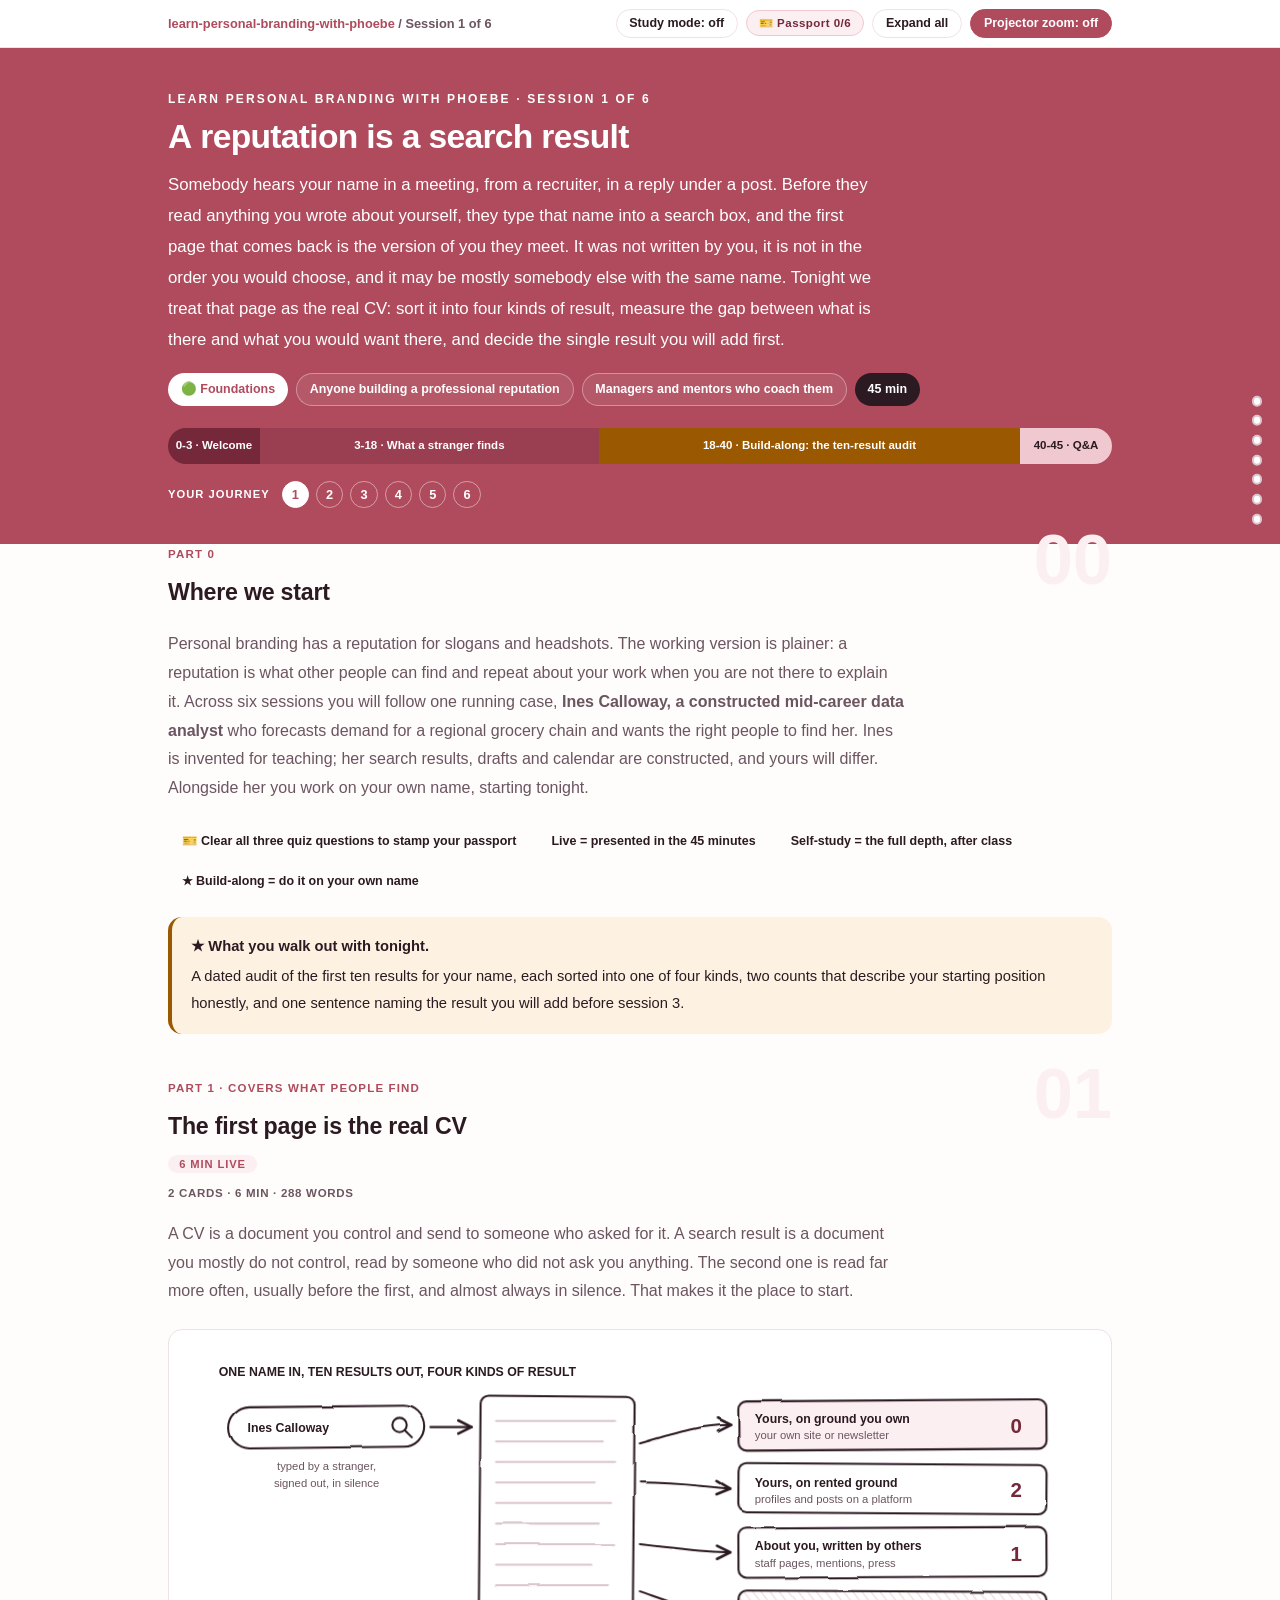
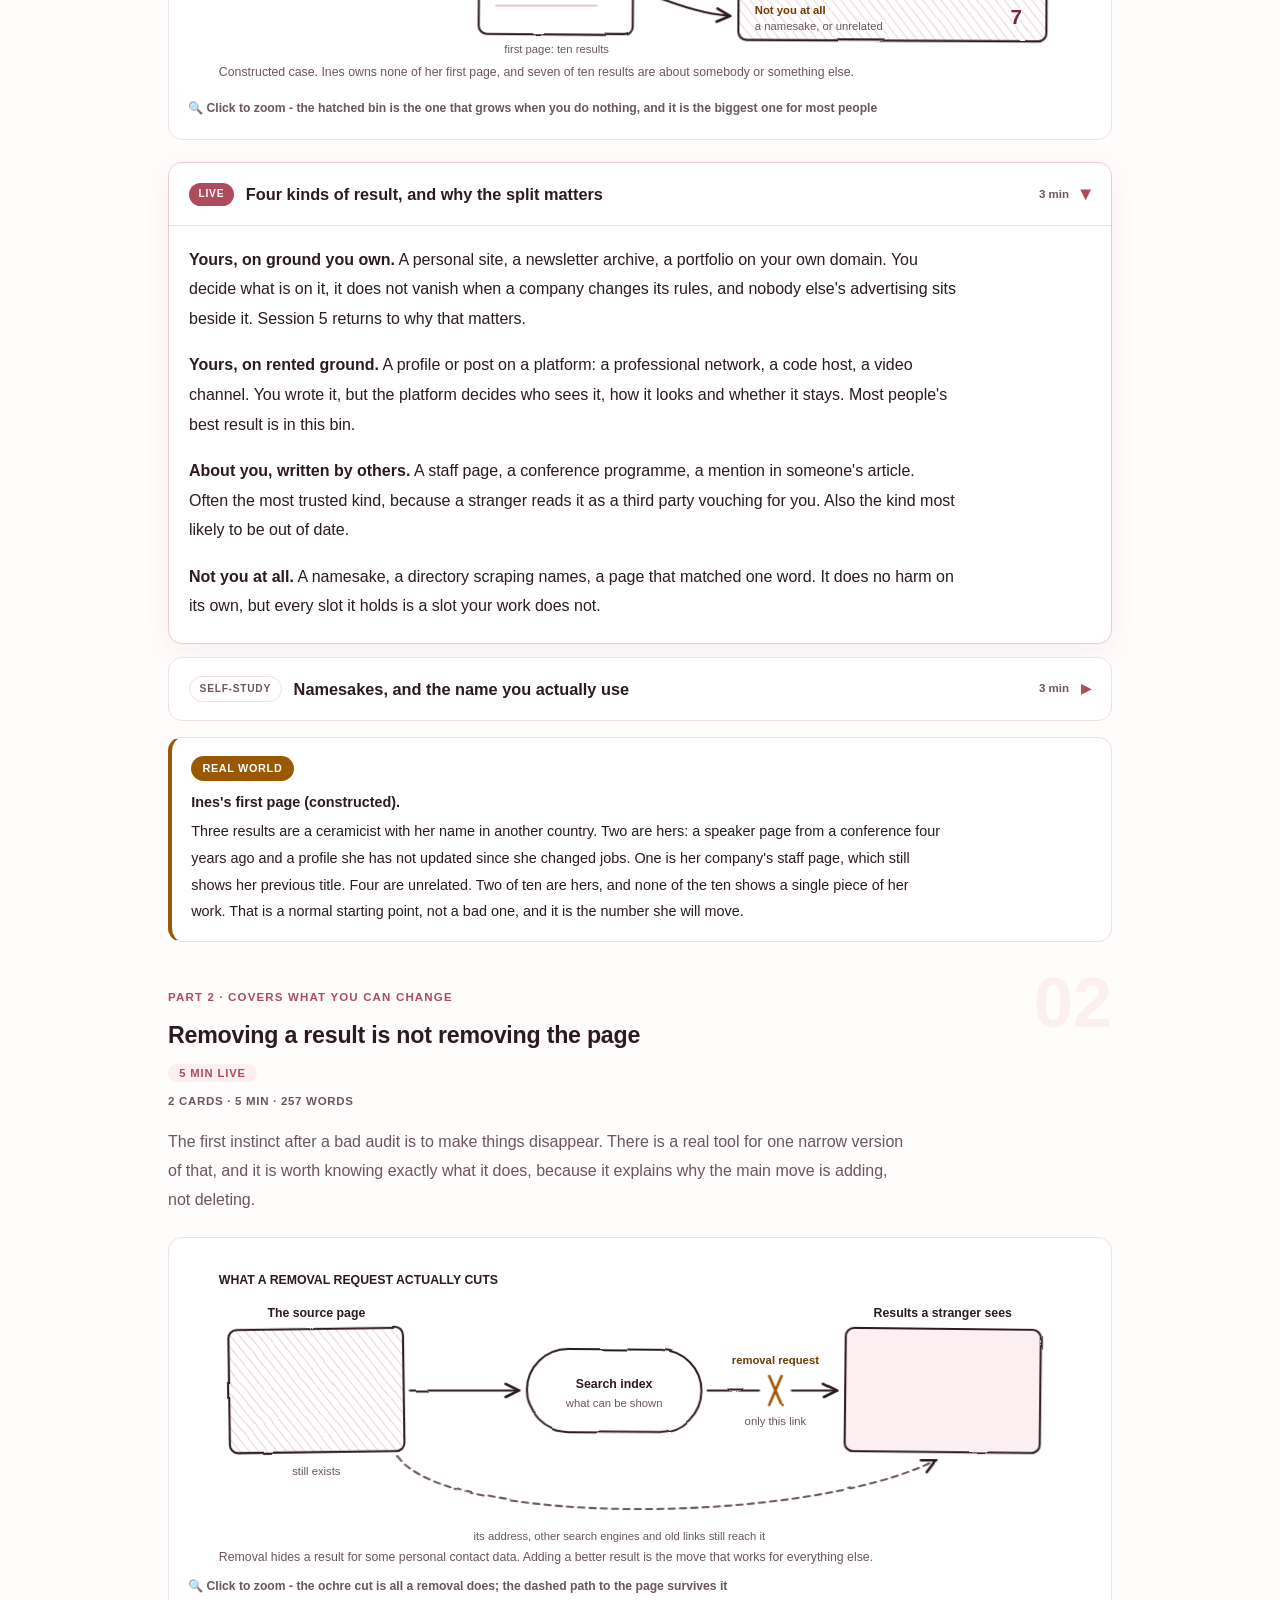
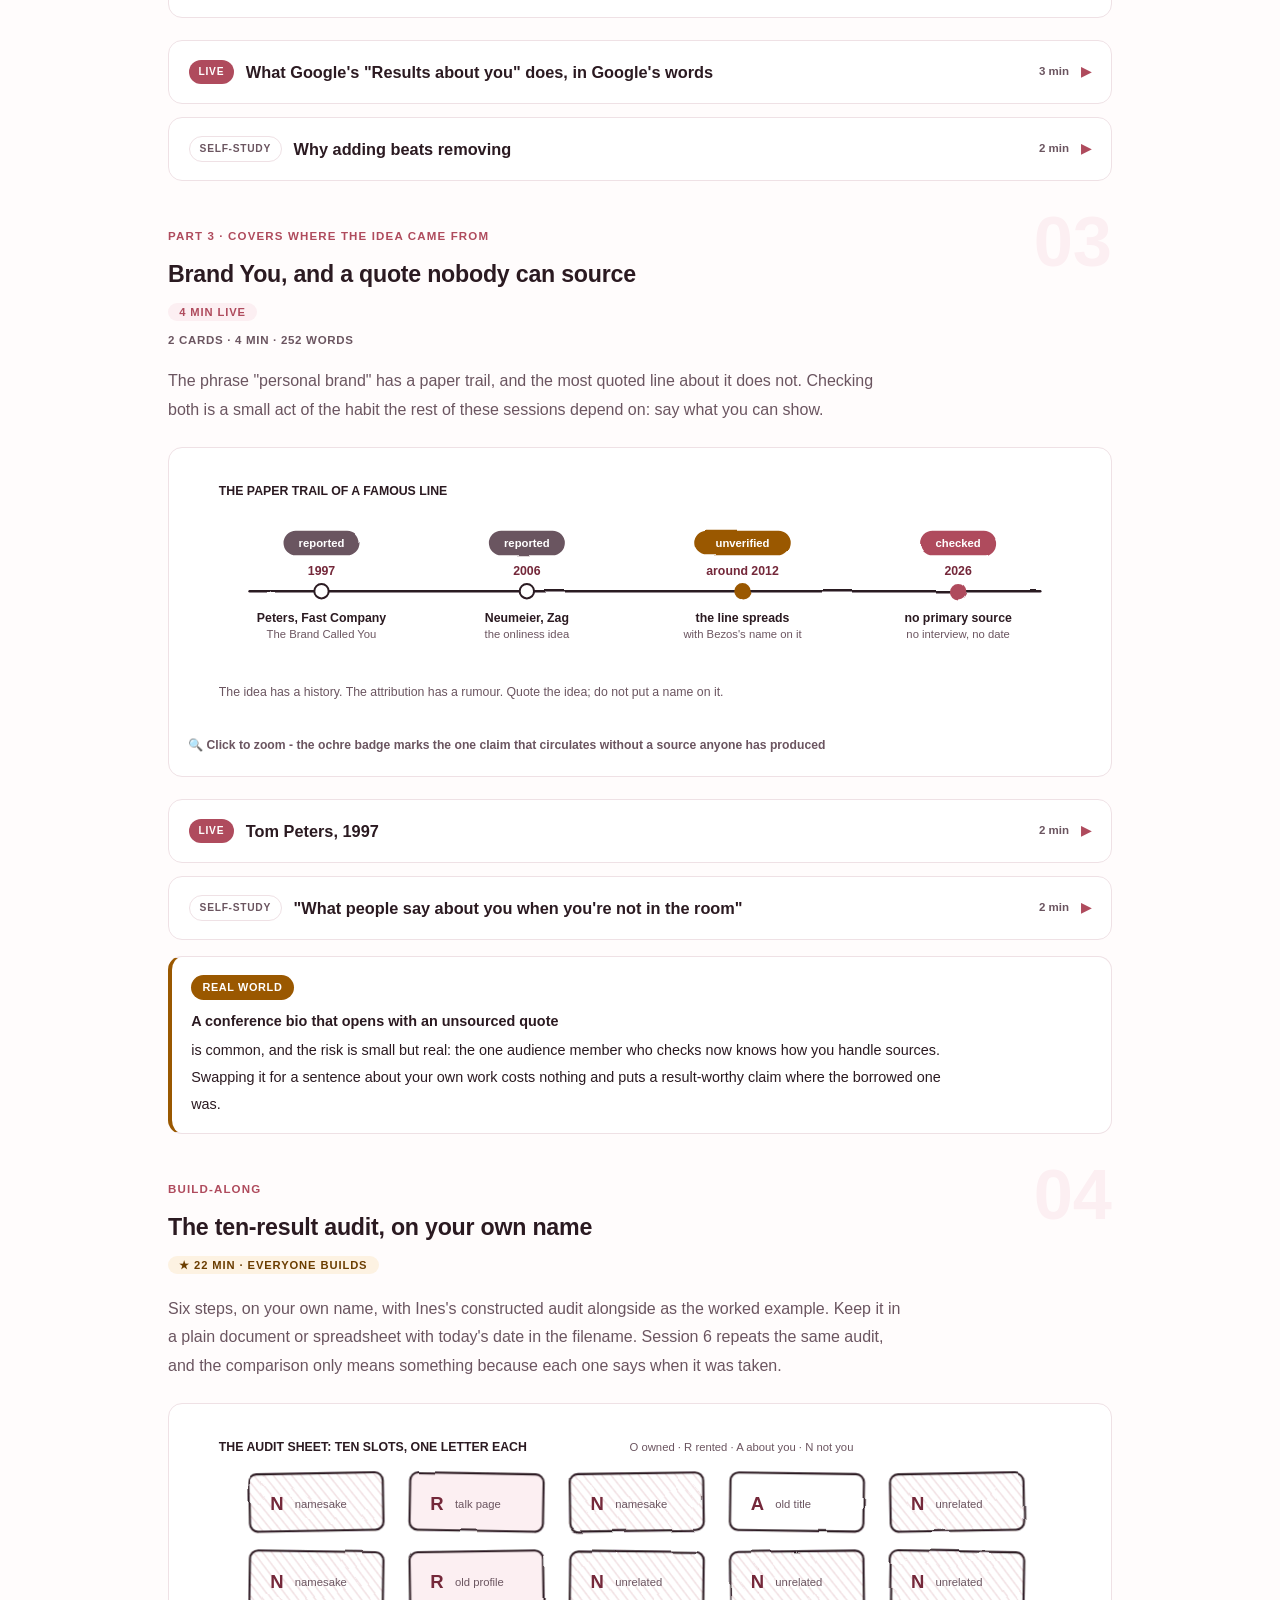
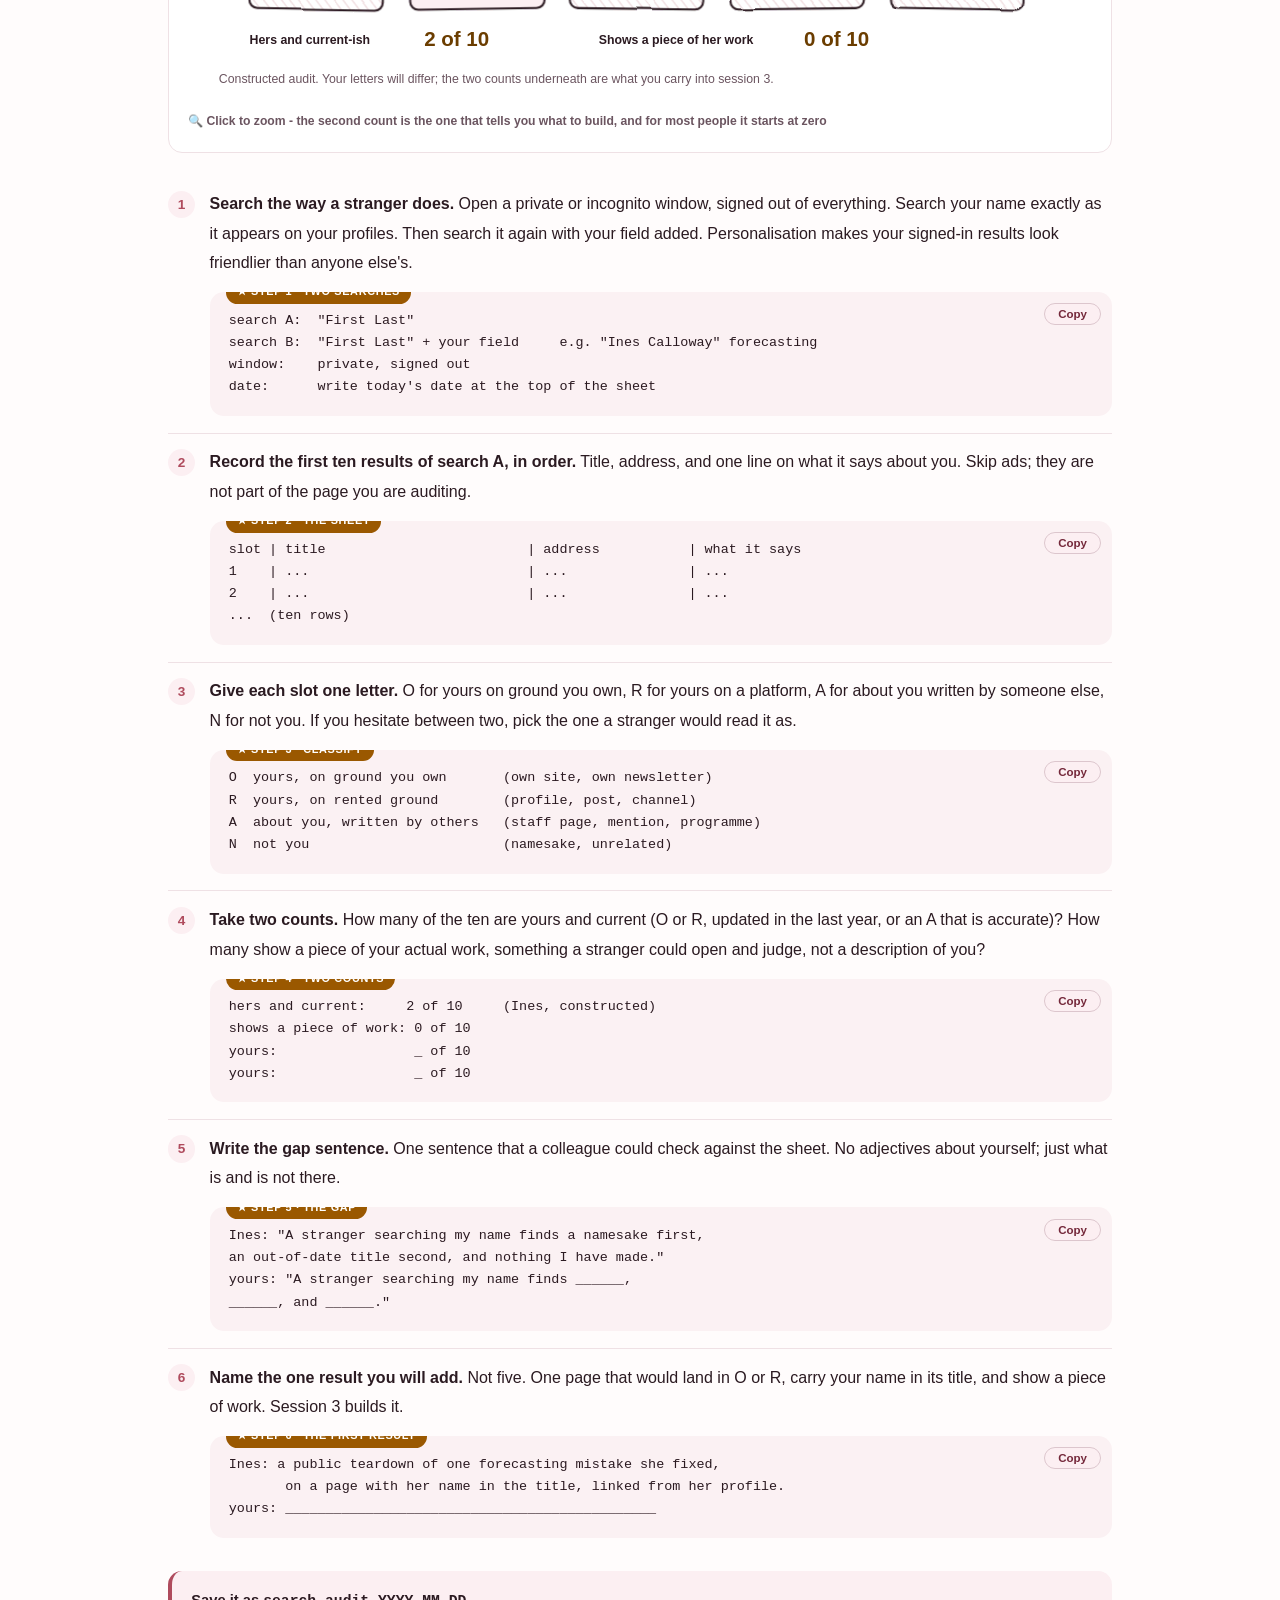
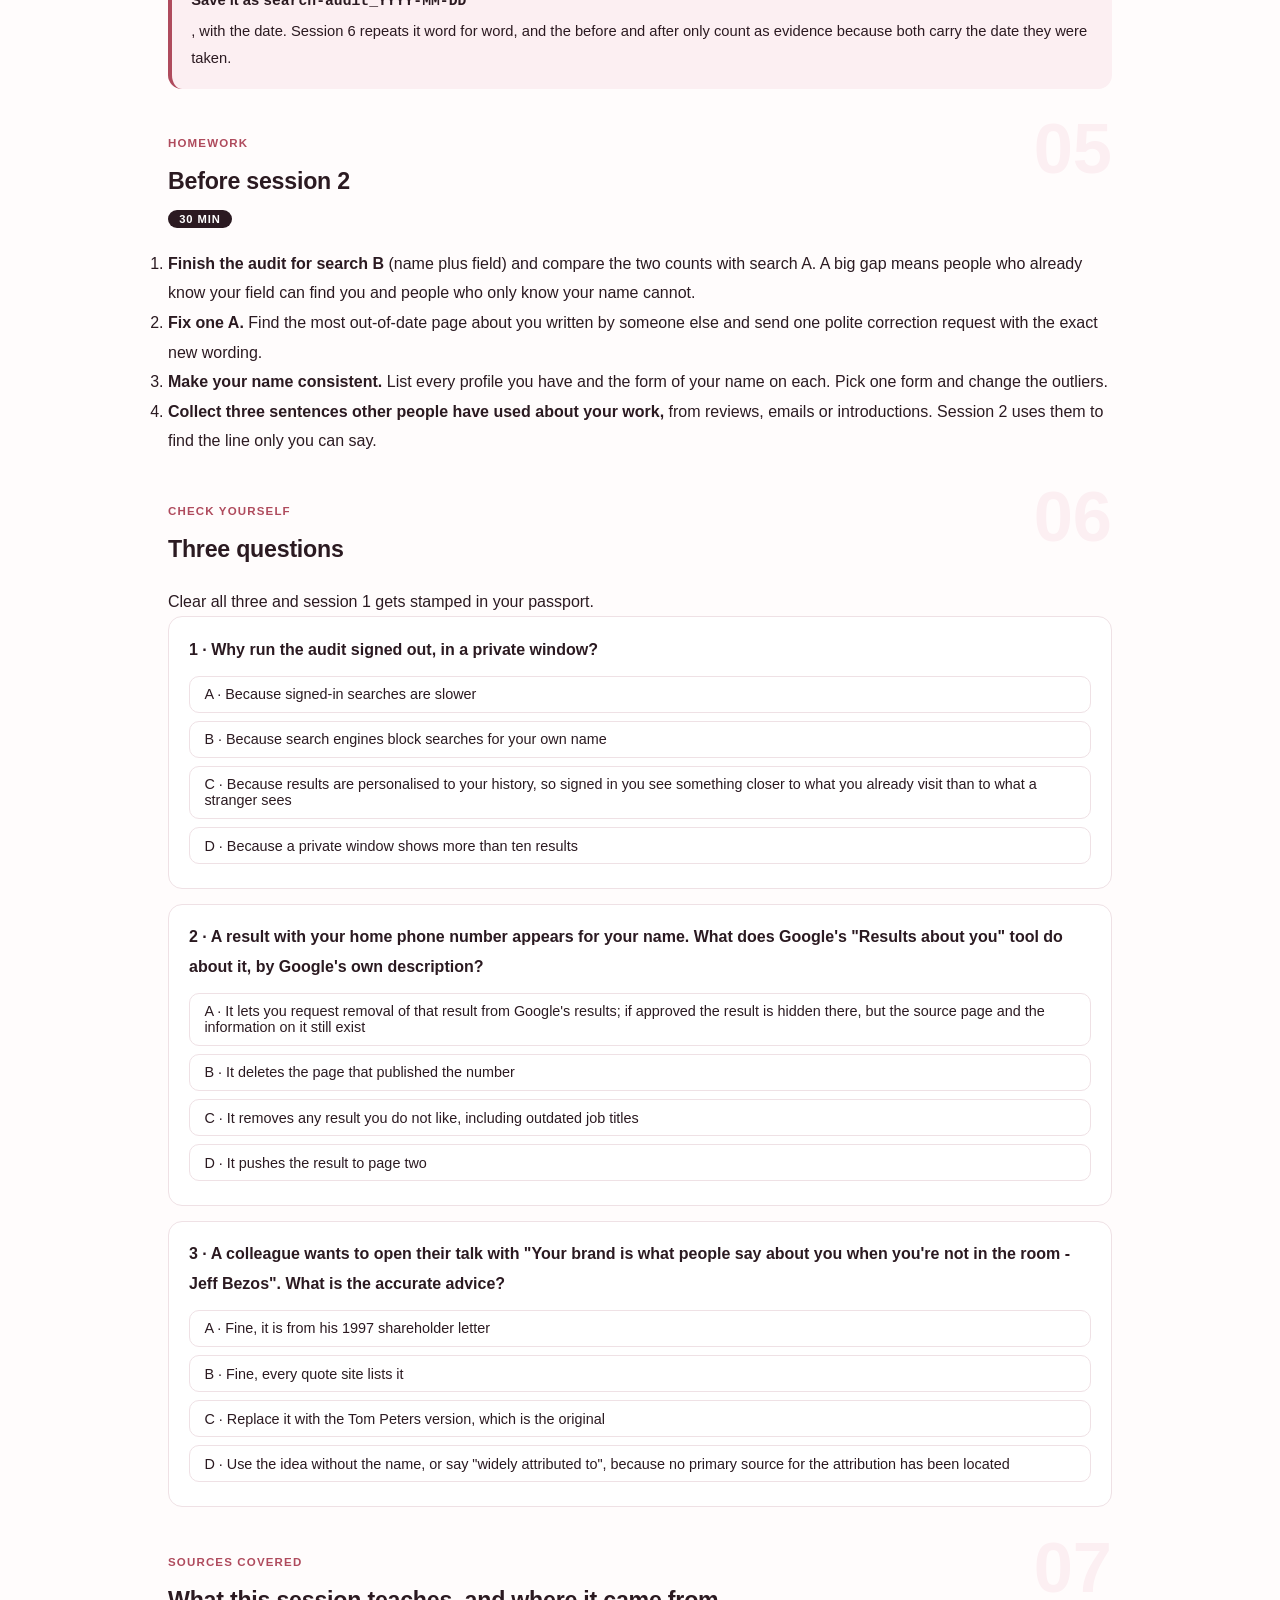
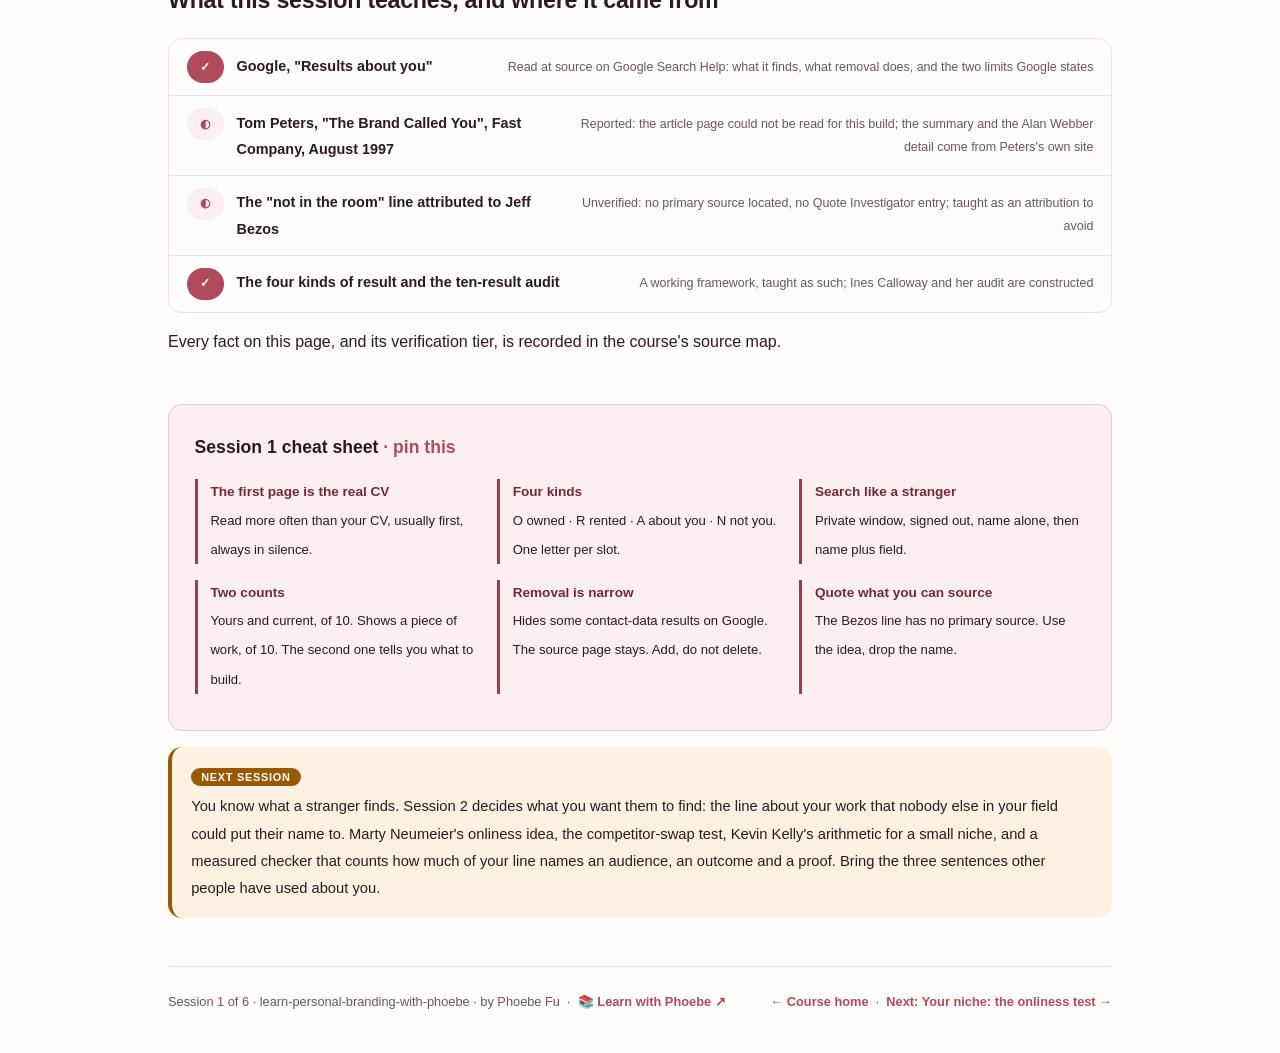
==== courses/01-a-reputation-is-a-search-result.html @ 6e967ad3 "Personal Branding - six sessions and a real consistency bench A fictional analyst builds a public re" ====
<!DOCTYPE html>
<html lang="en">
<head>
<meta charset="UTF-8">
<meta name="viewport" content="width=device-width, initial-scale=1.0">
<!-- social:start -->
<meta name="description" content="Session 1 of 6. Before anyone reads your profile they search your name. Ten results, four kinds, and an audit you can run tonight on your own first page.">
<meta property="og:type" content="article">
<meta property="og:site_name" content="Learn with Phoebe">
<meta property="og:title" content="A reputation is a search result - learn personal branding with phoebe">
<meta property="og:description" content="Session 1 of 6. The first page of results is the real CV. Sort it into four kinds, find the gap, and write the one result you will add.">
<meta property="og:url" content="https://phoebefu6.github.io/learn-personal-branding-with-phoebe/courses/01-a-reputation-is-a-search-result.html">
<meta property="og:image" content="https://phoebefu6.github.io/learn-personal-branding-with-phoebe/assets/og-cover.png">
<meta property="og:image:width" content="1200">
<meta property="og:image:height" content="630">
<meta name="twitter:card" content="summary_large_image">
<meta name="twitter:title" content="A reputation is a search result - learn personal branding with phoebe">
<meta name="twitter:description" content="Session 1 of 6. Ten results, four kinds, one audit.">
<meta name="twitter:image" content="https://phoebefu6.github.io/learn-personal-branding-with-phoebe/assets/og-cover.png">
<!-- social:end -->
<title>Session 1 · A reputation is a search result - learn personal branding with phoebe</title>
<link rel="stylesheet" href="../assets/style.css?v=3">
</head>
<body>

<div class="toolbar">
  <div class="wrap">
    <span class="crumb"><a href="../index.html">learn-personal-branding-with-phoebe</a> / Session 1 of 6</span>
    <button class="btn" id="toggle-all" type="button">Expand all</button>
    <button class="btn primary" id="zoom-toggle" type="button">Projector zoom: off</button>
  </div>
</div>

<header class="masthead">
  <div class="wrap">
    <div class="eyebrow">Learn Personal Branding with Phoebe · Session 1 of 6</div>
    <h1>A reputation is <span class="accent">a search result</span></h1>
    <p class="sub">Somebody hears your name in a meeting, from a recruiter, in a reply under a post. Before they read anything you wrote about yourself, they type that name into a search box, and the first page that comes back is the version of you they meet. It was not written by you, it is not in the order you would choose, and it may be mostly somebody else with the same name. Tonight we treat that page as the real CV: sort it into four kinds of result, measure the gap between what is there and what you would want there, and decide the single result you will add first.</p>
    <div class="chip-row">
      <span class="chip level">🟢 Foundations</span>
      <span class="chip audience">Anyone building a professional reputation</span>
      <span class="chip audience">Managers and mentors who coach them</span>
      <span class="chip time">45 min</span>
    </div>
    <div class="agenda">
      <span class="a1" style="flex:1">0-3 · Welcome</span>
      <span class="a2" style="flex:4">3-18 · What a stranger finds</span>
      <span class="a3" style="flex:5">18-40 · Build-along: the ten-result audit</span>
      <span class="a4" style="flex:1">40-45 · Q&amp;A</span>
    </div>
  </div>
</header>

<main class="wrap">

  <section class="section" id="intro">
    <div class="section-kicker">
      <span class="klabel">Part 0</span>
      <h2>Where we start</h2>
    </div>
    <p class="lede">Personal branding has a reputation for slogans and headshots. The working version is plainer: a reputation is what other people can find and repeat about your work when you are not there to explain it. Across six sessions you will follow one running case, <strong>Ines Calloway, a constructed mid-career data analyst</strong> who forecasts demand for a regional grocery chain and wants the right people to find her. Ines is invented for teaching; her search results, drafts and calendar are constructed, and yours will differ. Alongside her you work on your own name, starting tonight.</p>

    <div class="legend">
      <span class="pill">🎫 Clear all three quiz questions to stamp your passport</span>
      <span class="pill">Live = presented in the 45 minutes</span>
      <span class="pill">Self-study = the full depth, after class</span>
      <span class="pill">★ Build-along = do it on your own name</span>
    </div>

    <div class="callout win">
      <p><strong>★ What you walk out with tonight.</strong> A dated audit of the first ten results for your name, each sorted into one of four kinds, two counts that describe your starting position honestly, and one sentence naming the result you will add before session 3.</p>
    </div>
  </section>

  <section class="section" id="part-1">
    <div class="section-kicker">
      <span class="klabel">Part 1 · covers what people find</span>
      <h2>The first page is the real CV</h2>
      <span class="tag concept">6 min live</span>
    </div>
    <p class="lede">A CV is a document you control and send to someone who asked for it. A search result is a document you mostly do not control, read by someone who did not ask you anything. The second one is read far more often, usually before the first, and almost always in silence. That makes it the place to start.</p>

    <figure class="zoomable">
      <svg viewBox="0 0 880 330" xmlns="http://www.w3.org/2000/svg" role="img" aria-label="A name is typed into a search box and returns ten results. The ten are sorted into four bins: yours and owned, yours on rented ground, about you but written by others, and not you at all. In the constructed case of Ines Calloway the bins hold 0, 2, 1 and 7 results.">
        <defs>
          <filter id="s1aSk" x="-3%" y="-3%" width="106%" height="106%"><feTurbulence type="fractalNoise" baseFrequency="0.02" numOctaves="2" seed="11" result="n"/><feDisplacementMap in="SourceGraphic" in2="n" scale="2.4" xChannelSelector="R" yChannelSelector="G"/></filter>
          <pattern id="s1aHc" patternUnits="userSpaceOnUse" width="7" height="7" patternTransform="rotate(-38)"><line x1="0" y1="0" x2="0" y2="7" stroke="#AF4B5D" stroke-width="1" opacity=".5"/></pattern>
          <marker id="s1aAr" viewBox="0 0 10 10" refX="9" refY="5" markerWidth="8" markerHeight="8" orient="auto"><path d="M1 1 L9 5 L1 9" fill="none" stroke="#2B1A21" stroke-width="1.6" stroke-linecap="round"/></marker>
        </defs>
        <style>
          .s1aH { font: 800 12px Inter, sans-serif; fill: #2B1A21; }
          .s1aL { font: 600 12px Inter, sans-serif; fill: #2B1A21; }
          .s1aS { font: 400 11px Inter, sans-serif; fill: #6B5560; }
          .s1aB { font: 800 11px Inter, sans-serif; fill: #6B3D00; }
          .s1aV { font: 800 20px Inter, sans-serif; fill: #74283A; }
          .s1aN { font: 400 12px Inter, sans-serif; fill: #6B5560; }
        </style>

        <text class="s1aH" x="30" y="26">ONE NAME IN, TEN RESULTS OUT, FOUR KINDS OF RESULT</text>

        <g filter="url(#s1aSk)" fill="none" stroke="#2B1A21" stroke-width="2" stroke-linecap="round" stroke-linejoin="round">
          <!-- search box -->
          <rect x="40" y="56" width="190" height="40" rx="20" fill="#FFFFFF" transform="rotate(-0.6 135 76)"/>
          <circle cx="206" cy="74" r="7"/>
          <path d="M211 79 L218 86"/>
          <!-- arrow to results -->
          <path d="M236 76 L276 76" marker-end="url(#s1aAr)"/>
          <!-- results page with ten lines -->
          <rect x="284" y="46" width="150" height="232" rx="8" fill="#FFFFFF" transform="rotate(0.5 359 162)"/>
          <path d="M300 70 L416 70 M300 90 L404 90 M300 110 L416 110 M300 130 L396 130 M300 150 L412 150 M300 170 L400 170 M300 190 L416 190 M300 210 L392 210 M300 230 L408 230 M300 250 L398 250" stroke="#DCC6CD"/>
          <!-- arrows to bins -->
          <path d="M440 92 C480 80 500 74 528 74" marker-end="url(#s1aAr)"/>
          <path d="M440 130 C480 130 500 134 528 136" marker-end="url(#s1aAr)"/>
          <path d="M440 190 C480 194 500 198 528 198" marker-end="url(#s1aAr)"/>
          <path d="M440 236 C480 250 500 258 528 260" marker-end="url(#s1aAr)"/>
          <!-- four bins -->
          <rect x="536" y="50" width="300" height="48" rx="8" fill="#FCEFF2" transform="rotate(-0.4 686 74)"/>
          <rect x="536" y="112" width="300" height="48" rx="8" fill="#FFFFFF" transform="rotate(0.4 686 136)"/>
          <rect x="536" y="174" width="300" height="48" rx="8" fill="#FFFFFF" transform="rotate(-0.3 686 198)"/>
          <rect x="536" y="236" width="300" height="48" rx="8" fill="url(#s1aHc)" transform="rotate(0.3 686 260)"/>
        </g>

        <text class="s1aL" x="58" y="81">Ines Calloway</text>
        <text class="s1aS" x="135" y="118" text-anchor="middle">typed by a stranger,</text>
        <text class="s1aS" x="135" y="134" text-anchor="middle">signed out, in silence</text>
        <text class="s1aS" x="359" y="296" text-anchor="middle">first page: ten results</text>

        <text class="s1aL" x="552" y="72">Yours, on ground you own</text>
        <text class="s1aS" x="552" y="88">your own site or newsletter</text>
        <text class="s1aV" x="812" y="82" text-anchor="end">0</text>
        <text class="s1aL" x="552" y="134">Yours, on rented ground</text>
        <text class="s1aS" x="552" y="150">profiles and posts on a platform</text>
        <text class="s1aV" x="812" y="144" text-anchor="end">2</text>
        <text class="s1aL" x="552" y="196">About you, written by others</text>
        <text class="s1aS" x="552" y="212">staff pages, mentions, press</text>
        <text class="s1aV" x="812" y="206" text-anchor="end">1</text>
        <text class="s1aB" x="552" y="258">Not you at all</text>
        <text class="s1aS" x="552" y="274">a namesake, or unrelated</text>
        <text class="s1aV" x="812" y="268" text-anchor="end">7</text>

        <text class="s1aN" x="30" y="318">Constructed case. Ines owns none of her first page, and seven of ten results are about somebody or something else.</text>
      </svg>
      <figcaption>🔍 Click to zoom - the hatched bin is the one that grows when you do nothing, and it is the biggest one for most people</figcaption>
    </figure>

    <details class="card" open>
      <summary><span class="mode live">Live</span>Four kinds of result, and why the split matters<span class="mini">3 min</span><span class="caret">▶</span></summary>
      <div class="body">
        <p><strong>Yours, on ground you own.</strong> A personal site, a newsletter archive, a portfolio on your own domain. You decide what is on it, it does not vanish when a company changes its rules, and nobody else's advertising sits beside it. Session 5 returns to why that matters.</p>
        <p><strong>Yours, on rented ground.</strong> A profile or post on a platform: a professional network, a code host, a video channel. You wrote it, but the platform decides who sees it, how it looks and whether it stays. Most people's best result is in this bin.</p>
        <p><strong>About you, written by others.</strong> A staff page, a conference programme, a mention in someone's article. Often the most trusted kind, because a stranger reads it as a third party vouching for you. Also the kind most likely to be out of date.</p>
        <p><strong>Not you at all.</strong> A namesake, a directory scraping names, a page that matched one word. It does no harm on its own, but every slot it holds is a slot your work does not.</p>
      </div>
    </details>

    <details class="card">
      <summary><span class="mode self">Self-study</span>Namesakes, and the name you actually use<span class="mini">3 min</span><span class="caret">▶</span></summary>
      <div class="body">
        <p>If someone with your name is more findable than you, a stranger meets them first. Three moves help without asking anyone to rank lower: use the same form of your name everywhere (middle initial or not, one spelling), pair it with your field in every bio so a search for name plus field finds you, and link your profiles to each other so a search engine can tell they describe one person.</p>
        <p>Search the way a stranger would: signed out, in a private window, with the name alone and then with the name plus your field. Search engines personalise, so what you see signed in is closer to what you already visit than to what a recruiter sees.</p>
      </div>
    </details>

    <div class="callout example">
      <span class="ex-pill">Real world</span>
      <p><strong>Ines's first page (constructed).</strong> Three results are a ceramicist with her name in another country. Two are hers: a speaker page from a conference four years ago and a profile she has not updated since she changed jobs. One is her company's staff page, which still shows her previous title. Four are unrelated. Two of ten are hers, and none of the ten shows a single piece of her work. That is a normal starting point, not a bad one, and it is the number she will move.</p>
    </div>
  </section>

  <section class="section" id="part-2">
    <div class="section-kicker">
      <span class="klabel">Part 2 · covers what you can change</span>
      <h2>Removing a result is not removing the page</h2>
      <span class="tag concept">5 min live</span>
    </div>
    <p class="lede">The first instinct after a bad audit is to make things disappear. There is a real tool for one narrow version of that, and it is worth knowing exactly what it does, because it explains why the main move is adding, not deleting.</p>

    <figure class="zoomable">
      <svg viewBox="0 0 880 300" xmlns="http://www.w3.org/2000/svg" role="img" aria-label="A source web page feeds a search index, which feeds the results page a stranger sees. A removal request through Google's Results about you tool cuts only the link from the index to the results page. The source page still exists and is still reachable by its address and by other search engines.">
        <defs>
          <filter id="s1bSk" x="-3%" y="-3%" width="106%" height="106%"><feTurbulence type="fractalNoise" baseFrequency="0.02" numOctaves="2" seed="23" result="n"/><feDisplacementMap in="SourceGraphic" in2="n" scale="2.4" xChannelSelector="R" yChannelSelector="G"/></filter>
          <pattern id="s1bHc" patternUnits="userSpaceOnUse" width="7" height="7" patternTransform="rotate(-38)"><line x1="0" y1="0" x2="0" y2="7" stroke="#AF4B5D" stroke-width="1" opacity=".5"/></pattern>
          <marker id="s1bAr" viewBox="0 0 10 10" refX="9" refY="5" markerWidth="8" markerHeight="8" orient="auto"><path d="M1 1 L9 5 L1 9" fill="none" stroke="#2B1A21" stroke-width="1.6" stroke-linecap="round"/></marker>
        </defs>
        <style>
          .s1bH { font: 800 12px Inter, sans-serif; fill: #2B1A21; }
          .s1bL { font: 600 12px Inter, sans-serif; fill: #2B1A21; }
          .s1bS { font: 400 11px Inter, sans-serif; fill: #6B5560; }
          .s1bB { font: 800 11px Inter, sans-serif; fill: #6B3D00; }
          .s1bN { font: 400 12px Inter, sans-serif; fill: #6B5560; }
        </style>

        <text class="s1bH" x="30" y="26">WHAT A REMOVAL REQUEST ACTUALLY CUTS</text>

        <g filter="url(#s1bSk)" fill="none" stroke="#2B1A21" stroke-width="2" stroke-linecap="round" stroke-linejoin="round">
          <!-- source page -->
          <rect x="40" y="70" width="170" height="120" rx="8" fill="url(#s1bHc)" transform="rotate(-0.8 125 130)"/>
          <!-- index -->
          <rect x="330" y="90" width="170" height="80" rx="40" fill="#FFFFFF" transform="rotate(0.5 415 130)"/>
          <!-- results page -->
          <rect x="640" y="70" width="190" height="120" rx="8" fill="#FCEFF2" transform="rotate(0.6 735 130)"/>
          <!-- source to index -->
          <path d="M216 130 L322 130" marker-end="url(#s1bAr)"/>
          <!-- index to results, broken -->
          <path d="M506 130 L556 130"/>
          <path d="M588 130 L632 130" marker-end="url(#s1bAr)"/>
          <path d="M566 116 L578 144 M578 116 L566 144" stroke="#9A5800" stroke-width="2.6"/>
          <!-- direct path that survives -->
          <path d="M204 194 C250 262 600 262 728 198" stroke="#6B5560" stroke-dasharray="6 5" marker-end="url(#s1bAr)"/>
        </g>

        <text class="s1bL" x="125" y="58" text-anchor="middle">The source page</text>
        <text class="s1bS" x="125" y="212" text-anchor="middle">still exists</text>
        <text class="s1bL" x="415" y="128" text-anchor="middle">Search index</text>
        <text class="s1bS" x="415" y="146" text-anchor="middle">what can be shown</text>
        <text class="s1bL" x="735" y="58" text-anchor="middle">Results a stranger sees</text>
        <text class="s1bB" x="572" y="104" text-anchor="middle">removal request</text>
        <text class="s1bS" x="572" y="164" text-anchor="middle">only this link</text>
        <text class="s1bS" x="420" y="276" text-anchor="middle">its address, other search engines and old links still reach it</text>

        <text class="s1bN" x="30" y="296">Removal hides a result for some personal contact data. Adding a better result is the move that works for everything else.</text>
      </svg>
      <figcaption>🔍 Click to zoom - the ochre cut is all a removal does; the dashed path to the page survives it</figcaption>
    </figure>

    <details class="card">
      <summary><span class="mode live">Live</span>What Google's "Results about you" does, in Google's words<span class="mini">3 min</span><span class="caret">▶</span></summary>
      <div class="body">
        <p>Google's help page describes a tool that lets you find out whether personal contact information, such as a home address, phone number or email address, shows up in its results, and request that those results be removed. Google "may approve requests to remove results with your personal info", and it can notify you when new results match your details. Two limits are stated plainly on the same page: removal "doesn't mean that the info is gone from the internet", because the source page is untouched, and some pages Google judges valuable to the public get no remove option at all.</p>
        <p>So the tool is a privacy instrument for contact details. It is not a way to edit a reputation, and it does nothing about an outdated job title, a namesake, or the absence of your work.</p>
      </div>
    </details>

    <details class="card">
      <summary><span class="mode self">Self-study</span>Why adding beats removing<span class="mini">2 min</span><span class="caret">▶</span></summary>
      <div class="body">
        <p>A first page has a fixed number of slots. You cannot reliably push a result down, but every useful page you add competes for a slot, and the ones that tend to rank for a name are the ones that carry the name in the title, are linked from elsewhere, and are kept current. That is the case for a page you own with your name on it, a profile you actually maintain, and work that other people link to.</p>
        <p>Asking an old employer or event to update a stale page about you is a legitimate move and often the quickest win in the third bin. It is a request, not a right; send it once, politely, with the exact correction.</p>
      </div>
    </details>
  </section>

  <section class="section" id="part-3">
    <div class="section-kicker">
      <span class="klabel">Part 3 · covers where the idea came from</span>
      <h2>Brand You, and a quote nobody can source</h2>
      <span class="tag concept">4 min live</span>
    </div>
    <p class="lede">The phrase "personal brand" has a paper trail, and the most quoted line about it does not. Checking both is a small act of the habit the rest of these sessions depend on: say what you can show.</p>

    <figure class="zoomable">
      <svg viewBox="0 0 880 250" xmlns="http://www.w3.org/2000/svg" role="img" aria-label="A timeline of four dated events. 1997: Tom Peters, The Brand Called You, Fast Company, reported. 2006: Neumeier's Zag, the onliness idea, reported. Around 2012: the not-in-the-room line starts circulating with Jeff Bezos's name on it, unverified. 2026: no primary source located for that attribution, verified as a search result.">
        <defs>
          <filter id="s1cSk" x="-3%" y="-3%" width="106%" height="106%"><feTurbulence type="fractalNoise" baseFrequency="0.02" numOctaves="2" seed="31" result="n"/><feDisplacementMap in="SourceGraphic" in2="n" scale="2.4" xChannelSelector="R" yChannelSelector="G"/></filter>
        </defs>
        <style>
          .s1cH { font: 800 12px Inter, sans-serif; fill: #2B1A21; }
          .s1cL { font: 600 12px Inter, sans-serif; fill: #2B1A21; }
          .s1cS { font: 400 11px Inter, sans-serif; fill: #6B5560; }
          .s1cD { font: 800 12px Inter, sans-serif; fill: #74283A; }
          .s1cW { font: 800 11px Inter, sans-serif; fill: #FFFFFF; }
          .s1cN { font: 400 12px Inter, sans-serif; fill: #6B5560; }
        </style>

        <text class="s1cH" x="30" y="26">THE PAPER TRAIL OF A FAMOUS LINE</text>

        <g filter="url(#s1cSk)" fill="none" stroke="#2B1A21" stroke-width="2" stroke-linecap="round" stroke-linejoin="round">
          <path d="M60 120 L830 120" stroke-width="2.4"/>
          <circle cx="130" cy="120" r="7" fill="#FFFFFF"/>
          <circle cx="330" cy="120" r="7" fill="#FFFFFF"/>
          <circle cx="540" cy="120" r="7" fill="#9A5800" stroke="#9A5800"/>
          <circle cx="750" cy="120" r="7" fill="#AF4B5D" stroke="#AF4B5D"/>
          <rect x="94" y="62" width="72" height="22" rx="11" fill="#6B5560" stroke="#6B5560"/>
          <rect x="294" y="62" width="72" height="22" rx="11" fill="#6B5560" stroke="#6B5560"/>
          <rect x="494" y="62" width="92" height="22" rx="11" fill="#9A5800" stroke="#9A5800"/>
          <rect x="714" y="62" width="72" height="22" rx="11" fill="#AF4B5D" stroke="#AF4B5D"/>
        </g>

        <text class="s1cW" x="130" y="77" text-anchor="middle">reported</text>
        <text class="s1cW" x="330" y="77" text-anchor="middle">reported</text>
        <text class="s1cW" x="540" y="77" text-anchor="middle">unverified</text>
        <text class="s1cW" x="750" y="77" text-anchor="middle">checked</text>

        <text class="s1cD" x="130" y="104" text-anchor="middle">1997</text>
        <text class="s1cD" x="330" y="104" text-anchor="middle">2006</text>
        <text class="s1cD" x="540" y="104" text-anchor="middle">around 2012</text>
        <text class="s1cD" x="750" y="104" text-anchor="middle">2026</text>

        <text class="s1cL" x="130" y="150" text-anchor="middle">Peters, Fast Company</text>
        <text class="s1cS" x="130" y="166" text-anchor="middle">The Brand Called You</text>
        <text class="s1cL" x="330" y="150" text-anchor="middle">Neumeier, Zag</text>
        <text class="s1cS" x="330" y="166" text-anchor="middle">the onliness idea</text>
        <text class="s1cL" x="540" y="150" text-anchor="middle">the line spreads</text>
        <text class="s1cS" x="540" y="166" text-anchor="middle">with Bezos's name on it</text>
        <text class="s1cL" x="750" y="150" text-anchor="middle">no primary source</text>
        <text class="s1cS" x="750" y="166" text-anchor="middle">no interview, no date</text>

        <text class="s1cN" x="30" y="222">The idea has a history. The attribution has a rumour. Quote the idea; do not put a name on it.</text>
      </svg>
      <figcaption>🔍 Click to zoom - the ochre badge marks the one claim that circulates without a source anyone has produced</figcaption>
    </figure>

    <details class="card">
      <summary><span class="mode live">Live</span>Tom Peters, 1997<span class="mini">2 min</span><span class="caret">▶</span></summary>
      <div class="body">
        <p>The phrase that started the genre is Tom Peters's "The Brand Called You", a Fast Company feature from the August 1997 issue. The argument, as summarised on Peters's own site, is that a working professional should think of their career the way a company thinks of a product brand: identify what makes you distinctive and say it. Peters has written that the piece was edited from a phone interview by the magazine's co-founder Alan Webber. The original article page was not readable for this build, so its sentences are not quoted here; the summary is reported, not read at source.</p>
        <p>Nearly thirty years on, the useful core holds and the vocabulary has aged. "Brand" invites logo thinking. The working question is narrower: what can a stranger find and repeat about your work?</p>
      </div>
    </details>

    <details class="card">
      <summary><span class="mode self">Self-study</span>"What people say about you when you're not in the room"<span class="mini">2 min</span><span class="caret">▶</span></summary>
      <div class="body">
        <p>The line is printed on slides and posters with Jeff Bezos's name under it. A search for a primary source, an interview, a letter, a talk with a date, turns up none; Quote Investigator has no entry; the wording drifts between versions; and one secondary account dates its spread to around 2012 without naming where it was said. It may have been said. Nobody quoting it has shown where.</p>
        <p>The idea is sound and you can use it. The attribution is not established, so use the idea without the name, or say "widely attributed to". The habit matters more than the quote: a person whose reputation rests on accuracy should not open a talk with a source they cannot produce.</p>
      </div>
    </details>

    <div class="callout example">
      <span class="ex-pill">Real world</span>
      <p><strong>A conference bio that opens with an unsourced quote</strong> is common, and the risk is small but real: the one audience member who checks now knows how you handle sources. Swapping it for a sentence about your own work costs nothing and puts a result-worthy claim where the borrowed one was.</p>
    </div>
  </section>

  <section class="section" id="demo-1">
    <div class="section-kicker">
      <span class="klabel">Build-along</span>
      <h2>The ten-result audit, on your own name</h2>
      <span class="tag demo">★ 22 min · everyone builds</span>
    </div>
    <p class="lede">Six steps, on your own name, with Ines's constructed audit alongside as the worked example. Keep it in a plain document or spreadsheet with today's date in the filename. Session 6 repeats the same audit, and the comparison only means something because each one says when it was taken.</p>

    <figure class="zoomable">
      <svg viewBox="0 0 880 270" xmlns="http://www.w3.org/2000/svg" role="img" aria-label="The audit sheet as ten numbered slots in two rows of five. Each slot carries a one-letter kind: O owned, R rented, A about you, N not you. In Ines's constructed audit slots read N, R, N, A, N, N, R, N, N, N. Two counts sit underneath: hers and current, 2 of 10; shows her work, 0 of 10.">
        <defs>
          <filter id="s1dSk" x="-3%" y="-3%" width="106%" height="106%"><feTurbulence type="fractalNoise" baseFrequency="0.02" numOctaves="2" seed="41" result="n"/><feDisplacementMap in="SourceGraphic" in2="n" scale="2.4" xChannelSelector="R" yChannelSelector="G"/></filter>
          <pattern id="s1dHc" patternUnits="userSpaceOnUse" width="7" height="7" patternTransform="rotate(-38)"><line x1="0" y1="0" x2="0" y2="7" stroke="#AF4B5D" stroke-width="1" opacity=".5"/></pattern>
        </defs>
        <style>
          .s1dH { font: 800 12px Inter, sans-serif; fill: #2B1A21; }
          .s1dL { font: 600 12px Inter, sans-serif; fill: #2B1A21; }
          .s1dS { font: 400 11px Inter, sans-serif; fill: #6B5560; }
          .s1dK { font: 800 18px Inter, sans-serif; fill: #74283A; }
          .s1dV { font: 800 20px Inter, sans-serif; fill: #6B3D00; }
          .s1dN { font: 400 12px Inter, sans-serif; fill: #6B5560; }
        </style>

        <text class="s1dH" x="30" y="26">THE AUDIT SHEET: TEN SLOTS, ONE LETTER EACH</text>
        <text class="s1dS" x="430" y="26">O owned · R rented · A about you · N not you</text>

        <g filter="url(#s1dSk)" fill="none" stroke="#2B1A21" stroke-width="2" stroke-linecap="round" stroke-linejoin="round">
          <rect x="60" y="48" width="130" height="56" rx="8" fill="url(#s1dHc)" transform="rotate(-1 125 76)"/>
          <rect x="216" y="48" width="130" height="56" rx="8" fill="#FCEFF2" transform="rotate(1 281 76)"/>
          <rect x="372" y="48" width="130" height="56" rx="8" fill="url(#s1dHc)" transform="rotate(-0.8 437 76)"/>
          <rect x="528" y="48" width="130" height="56" rx="8" fill="#FFFFFF" transform="rotate(0.8 593 76)"/>
          <rect x="684" y="48" width="130" height="56" rx="8" fill="url(#s1dHc)" transform="rotate(-1 749 76)"/>
          <rect x="60" y="124" width="130" height="56" rx="8" fill="url(#s1dHc)" transform="rotate(0.9 125 152)"/>
          <rect x="216" y="124" width="130" height="56" rx="8" fill="#FCEFF2" transform="rotate(-0.9 281 152)"/>
          <rect x="372" y="124" width="130" height="56" rx="8" fill="url(#s1dHc)" transform="rotate(0.7 437 152)"/>
          <rect x="528" y="124" width="130" height="56" rx="8" fill="url(#s1dHc)" transform="rotate(-0.7 593 152)"/>
          <rect x="684" y="124" width="130" height="56" rx="8" fill="url(#s1dHc)" transform="rotate(1 749 152)"/>
        </g>

        <text class="s1dK" x="80" y="84">N</text><text class="s1dS" x="104" y="82">namesake</text>
        <text class="s1dK" x="236" y="84">R</text><text class="s1dS" x="260" y="82">talk page</text>
        <text class="s1dK" x="392" y="84">N</text><text class="s1dS" x="416" y="82">namesake</text>
        <text class="s1dK" x="548" y="84">A</text><text class="s1dS" x="572" y="82">old title</text>
        <text class="s1dK" x="704" y="84">N</text><text class="s1dS" x="728" y="82">unrelated</text>
        <text class="s1dK" x="80" y="160">N</text><text class="s1dS" x="104" y="158">namesake</text>
        <text class="s1dK" x="236" y="160">R</text><text class="s1dS" x="260" y="158">old profile</text>
        <text class="s1dK" x="392" y="160">N</text><text class="s1dS" x="416" y="158">unrelated</text>
        <text class="s1dK" x="548" y="160">N</text><text class="s1dS" x="572" y="158">unrelated</text>
        <text class="s1dK" x="704" y="160">N</text><text class="s1dS" x="728" y="158">unrelated</text>

        <text class="s1dL" x="60" y="214">Hers and current-ish</text>
        <text class="s1dV" x="230" y="216">2 of 10</text>
        <text class="s1dL" x="400" y="214">Shows a piece of her work</text>
        <text class="s1dV" x="600" y="216">0 of 10</text>

        <text class="s1dN" x="30" y="252">Constructed audit. Your letters will differ; the two counts underneath are what you carry into session 3.</text>
      </svg>
      <figcaption>🔍 Click to zoom - the second count is the one that tells you what to build, and for most people it starts at zero</figcaption>
    </figure>

    <div class="steps">
      <div class="step">
        <p><strong>Search the way a stranger does.</strong> Open a private or incognito window, signed out of everything. Search your name exactly as it appears on your profiles. Then search it again with your field added. Personalisation makes your signed-in results look friendlier than anyone else's.</p>
        <div class="prompt-box good"><span class="label">★ Step 1 · two searches</span>search A:  "First Last"
search B:  "First Last" + your field     e.g. "Ines Calloway" forecasting
window:    private, signed out
date:      write today's date at the top of the sheet</div>
      </div>
      <div class="step">
        <p><strong>Record the first ten results of search A, in order.</strong> Title, address, and one line on what it says about you. Skip ads; they are not part of the page you are auditing.</p>
        <div class="prompt-box good"><span class="label">★ Step 2 · the sheet</span>slot | title                         | address           | what it says
1    | ...                           | ...               | ...
2    | ...                           | ...               | ...
...  (ten rows)</div>
      </div>
      <div class="step">
        <p><strong>Give each slot one letter.</strong> O for yours on ground you own, R for yours on a platform, A for about you written by someone else, N for not you. If you hesitate between two, pick the one a stranger would read it as.</p>
        <div class="prompt-box good"><span class="label">★ Step 3 · classify</span>O  yours, on ground you own       (own site, own newsletter)
R  yours, on rented ground        (profile, post, channel)
A  about you, written by others   (staff page, mention, programme)
N  not you                        (namesake, unrelated)</div>
      </div>
      <div class="step">
        <p><strong>Take two counts.</strong> How many of the ten are yours and current (O or R, updated in the last year, or an A that is accurate)? How many show a piece of your actual work, something a stranger could open and judge, not a description of you?</p>
        <div class="prompt-box good"><span class="label">★ Step 4 · two counts</span>hers and current:     2 of 10     (Ines, constructed)
shows a piece of work: 0 of 10
yours:                 _ of 10
yours:                 _ of 10</div>
      </div>
      <div class="step">
        <p><strong>Write the gap sentence.</strong> One sentence that a colleague could check against the sheet. No adjectives about yourself; just what is and is not there.</p>
        <div class="prompt-box good"><span class="label">★ Step 5 · the gap</span>Ines: "A stranger searching my name finds a namesake first,
an out-of-date title second, and nothing I have made."
yours: "A stranger searching my name finds ______,
______, and ______."</div>
      </div>
      <div class="step">
        <p><strong>Name the one result you will add.</strong> Not five. One page that would land in O or R, carry your name in its title, and show a piece of work. Session 3 builds it.</p>
        <div class="prompt-box good"><span class="label">★ Step 6 · the first result</span>Ines: a public teardown of one forecasting mistake she fixed,
       on a page with her name in the title, linked from her profile.
yours: ______________________________________________</div>
      </div>
    </div>

    <div class="callout tip">
      <p><strong>Save it as <code>search-audit_YYYY-MM-DD</code></strong>, with the date. Session 6 repeats it word for word, and the before and after only count as evidence because both carry the date they were taken.</p>
    </div>
  </section>

  <section class="section" id="exercise">
    <div class="section-kicker">
      <span class="klabel">Homework</span>
      <h2>Before session 2</h2>
      <span class="tag exercise">30 min</span>
    </div>
    <ol>
      <li><strong>Finish the audit for search B</strong> (name plus field) and compare the two counts with search A. A big gap means people who already know your field can find you and people who only know your name cannot.</li>
      <li><strong>Fix one A.</strong> Find the most out-of-date page about you written by someone else and send one polite correction request with the exact new wording.</li>
      <li><strong>Make your name consistent.</strong> List every profile you have and the form of your name on each. Pick one form and change the outliers.</li>
      <li><strong>Collect three sentences other people have used about your work,</strong> from reviews, emails or introductions. Session 2 uses them to find the line only you can say.</li>
    </ol>
  </section>

  <section class="section" id="quiz">
    <div class="section-kicker">
      <span class="klabel">Check yourself</span>
      <h2>Three questions</h2>
    </div>
    <p>Clear all three and session 1 gets stamped in your passport.</p>

    <div class="quiz-q" data-answer="2">
      <p class="qtext">1 · Why run the audit signed out, in a private window?</p>
      <button class="qopt" type="button">A · Because signed-in searches are slower</button>
      <button class="qopt" type="button">B · Because search engines block searches for your own name</button>
      <button class="qopt" type="button">C · Because results are personalised to your history, so signed in you see something closer to what you already visit than to what a stranger sees</button>
      <button class="qopt" type="button">D · Because a private window shows more than ten results</button>
      <p class="qwhy">The audit measures what a stranger meets. Your own history is the one thing a stranger does not have, so you remove it before you count.</p>
    </div>

    <div class="quiz-q" data-answer="0">
      <p class="qtext">2 · A result with your home phone number appears for your name. What does Google's "Results about you" tool do about it, by Google's own description?</p>
      <button class="qopt" type="button">A · It lets you request removal of that result from Google's results; if approved the result is hidden there, but the source page and the information on it still exist</button>
      <button class="qopt" type="button">B · It deletes the page that published the number</button>
      <button class="qopt" type="button">C · It removes any result you do not like, including outdated job titles</button>
      <button class="qopt" type="button">D · It pushes the result to page two</button>
      <p class="qwhy">Google's help page says removal "doesn't mean that the info is gone from the internet". The tool covers personal contact details, not reputation in general, which is why the main move is adding better results.</p>
    </div>

    <div class="quiz-q" data-answer="3">
      <p class="qtext">3 · A colleague wants to open their talk with "Your brand is what people say about you when you're not in the room - Jeff Bezos". What is the accurate advice?</p>
      <button class="qopt" type="button">A · Fine, it is from his 1997 shareholder letter</button>
      <button class="qopt" type="button">B · Fine, every quote site lists it</button>
      <button class="qopt" type="button">C · Replace it with the Tom Peters version, which is the original</button>
      <button class="qopt" type="button">D · Use the idea without the name, or say "widely attributed to", because no primary source for the attribution has been located</button>
      <p class="qwhy">Repetition is not a source. The idea is sound; the attribution has no interview, letter or talk anyone has produced. C invents a different attribution, which is the same mistake in a new coat.</p>
    </div>

    <p class="quiz-score"></p>
  </section>

  <section class="section" id="official">
    <div class="section-kicker">
      <span class="klabel">Sources covered</span>
      <h2>What this session teaches, and where it came from</h2>
    </div>
    <div class="covered">
      <div class="covered-row"><span class="status pill solid">✓</span><span class="name">Google, "Results about you"</span><span class="note">Read at source on Google Search Help: what it finds, what removal does, and the two limits Google states</span></div>
      <div class="covered-row"><span class="status pill light">◐</span><span class="name">Tom Peters, "The Brand Called You", Fast Company, August 1997</span><span class="note">Reported: the article page could not be read for this build; the summary and the Alan Webber detail come from Peters's own site</span></div>
      <div class="covered-row"><span class="status pill light">◐</span><span class="name">The "not in the room" line attributed to Jeff Bezos</span><span class="note">Unverified: no primary source located, no Quote Investigator entry; taught as an attribution to avoid</span></div>
      <div class="covered-row"><span class="status pill solid">✓</span><span class="name">The four kinds of result and the ten-result audit</span><span class="note">A working framework, taught as such; Ines Calloway and her audit are constructed</span></div>
    </div>
    <p class="mono" style="margin-top:14px">Every fact on this page, and its verification tier, is recorded in the course's source map.</p>
  </section>

  <section class="cheat" id="cheatsheet">
    <h3>Session 1 cheat sheet <span>· pin this</span></h3>
    <div class="grid-2">
      <div class="cheat-item"><b>The first page is the real CV</b><span>Read more often than your CV, usually first, always in silence.</span></div>
      <div class="cheat-item"><b>Four kinds</b><span>O owned · R rented · A about you · N not you. One letter per slot.</span></div>
      <div class="cheat-item"><b>Search like a stranger</b><span>Private window, signed out, name alone, then name plus field.</span></div>
      <div class="cheat-item"><b>Two counts</b><span>Yours and current, of 10. Shows a piece of work, of 10. The second one tells you what to build.</span></div>
      <div class="cheat-item"><b>Removal is narrow</b><span>Hides some contact-data results on Google. The source page stays. Add, do not delete.</span></div>
      <div class="cheat-item"><b>Quote what you can source</b><span>The Bezos line has no primary source. Use the idea, drop the name.</span></div>
    </div>
  </section>

  <div class="callout next">
    <span class="nx-pill">Next session</span>
    <p>You know what a stranger finds. Session 2 decides what you want them to find: the line about your work that nobody else in your field could put their name to. Marty Neumeier's onliness idea, the competitor-swap test, Kevin Kelly's arithmetic for a small niche, and a measured checker that counts how much of your line names an audience, an outcome and a proof. Bring the three sentences other people have used about you.</p>
  </div>

  <footer class="pagefoot">
    <span>Session 1 of 6 · learn-personal-branding-with-phoebe · by Phoebe Fu &nbsp;·&nbsp; 📚 <a href="https://phoebefu6.github.io/learn-with-phoebe/">Learn with Phoebe ↗</a></span>
    <span><a href="../index.html">← Course home</a> &nbsp;·&nbsp; <a href="02-the-onliness-test.html">Next: Your niche: the onliness test →</a></span>
  </footer>

</main>

<script src="../assets/app.js?v=1"></script>
</body>
</html>
---- assets/style.css ----
/* learn-personal-branding-with-phoebe - editorial bold design system
   Accent: dusty rose #AF4B5D · Deep rose #74283A · Warm contrast: ochre #9A5800
   (CSS var names still read --indigo/--amber; they hold rose and ochre.)
   Light surfaces only: the code box and the lightbox scrim are light tints. */

:root {
  --indigo: #AF4B5D;
  --indigo-deep: #74283A;
  --indigo-mid: #9A3F51;
  --indigo-soft: #F0C8D0;
  --indigo-50: #FCEFF2;
  --ink: #2B1A21;
  --muted: #6B5560;
  --faint: #DCC6CD;
  --hairline: #EFE1E5;
  --clay: #9A5800;
  --clay-ink: #6B3D00;
  --amber: #9A5800;
  --amber-ink: #6B3D00;
  --amber-50: #FDF2E2;
  --paper: #FFFCFC;
  --code-bg: #FBF1F3;
  --code-ink: #2B1A21;
  --scrim-rgb: 255,250,251;
  --shadow-rgb: 175,75,93;
  --radius: 14px;
}

* { margin: 0; padding: 0; box-sizing: border-box; }

html { font-size: 16px; scroll-behavior: smooth; }
html.zoom-125 { font-size: 20px; }
html.zoom-150 { font-size: 24px; }

body {
  font-family: "Inter", -apple-system, BlinkMacSystemFont, "Segoe UI", Roboto, sans-serif;
  background: var(--paper);
  color: var(--ink);
  line-height: 1.85;
  font-feature-settings: "tnum";
}

.wrap { max-width: 62rem; margin: 0 auto; padding: 0 1.5rem; }

/* ---------- header band ---------- */
.masthead {
  background: var(--indigo);
  color: #fff;
  padding: 2.5rem 0 2.25rem;
}
.masthead .eyebrow {
  font-size: .75rem;
  letter-spacing: .18em;
  text-transform: uppercase;
  opacity: 1;
  font-weight: 600;
}
.masthead h1 {
  font-size: 2.1rem;
  line-height: 1.15;
  font-weight: 800;
  margin: .5rem 0 .75rem;
  letter-spacing: -.02em;
}
.masthead h1 .accent { color: inherit; }
.masthead .sub { font-size: 1.05rem; opacity: 1; max-width: 44rem; }

.chip-row { display: flex; flex-wrap: wrap; gap: .5rem; margin-top: 1.1rem; }
.chip {
  display: inline-flex;
  align-items: center;
  gap: .35rem;
  border-radius: 999px;
  padding: .25rem .8rem;
  font-size: .78rem;
  font-weight: 600;
  white-space: nowrap;
}
.chip.level { background: #fff; color: var(--indigo); }
.chip.audience { background: rgba(255,255,255,.08); color: #fff; border: 1px solid rgba(255,255,255,.35); }
.chip.time { background: var(--ink); color: #fff; font-variant-numeric: tabular-nums; }


/* ---------- agenda band ----------
   Recovered 2026-09-02. These six repos were scaffolded from a stylesheet that had
   lost this block, so .agenda rendered as run-on inline text ~700px tall inside the
   masthead. 87 of 93 repos carry it; these were the exception, and they were also the
   six the estate sweep could not see. See course-builder/references/field-notes.md.

   .a3 does NOT reuse the donor's `color: var(--amber-ink)`: that pair falls below
   4.5:1 against --amber in all six palettes, which is the same failure the sweep
   flags on the wellbeing courses. The literal below is the darkest tone of this
   repo's own amber-ink that clears 4.5:1, so the band stays bright. Recompute it if
   --amber changes. */
.agenda {
  display: flex;
  border-radius: 999px;
  overflow: hidden;
  margin: 1.4rem 0 0;
  font-size: .72rem;
  font-weight: 600;
  text-align: center;
  color: #fff;
}
.agenda span { padding: .45rem .3rem; white-space: nowrap; overflow: hidden; text-overflow: ellipsis; }
.agenda .a1 { background: var(--indigo-deep); }
.agenda .a2 { background: var(--indigo-mid); }
.agenda .a3 { background: var(--amber); color: #FFFFFF; }
.agenda .a4 { background: var(--indigo-soft); color: var(--ink); }

/* ---------- toolbar ---------- */
.toolbar {
  position: sticky;
  top: 0;
  z-index: 40;
  background: rgba(255,255,255,.94);
  backdrop-filter: blur(6px);
  border-bottom: 1px solid var(--hairline);
  padding: .55rem 0;
}
.toolbar .wrap { display: flex; align-items: center; gap: .5rem; flex-wrap: nowrap; }
.toolbar .crumb { font-size: .8rem; color: var(--muted); font-weight: 600; margin-right: auto; min-width: 0; white-space: nowrap; overflow: hidden; text-overflow: ellipsis; }
.toolbar .btn { white-space: nowrap; flex: none; padding: .38rem .8rem; font-size: .78rem; line-height: 1.2; }
.toolbar .crumb a { color: var(--indigo); text-decoration: none; }
.btn {
  border: 1px solid var(--hairline);
  background: #fff;
  color: var(--ink);
  border-radius: 999px;
  padding: .35rem .9rem;
  font-size: .78rem;
  font-weight: 600;
  cursor: pointer;
  font-family: inherit;
  transition: all .15s ease;
}
.btn:hover { border-color: var(--indigo); color: var(--indigo); }
.btn.primary { background: var(--indigo); border-color: var(--indigo); color: #fff; }
.btn.primary:hover { background: var(--indigo-deep); }

/* ---------- sections ---------- */
main { padding: 2.5rem 0 4rem; }

.section { margin-bottom: 2.8rem; }
.section-kicker { margin-bottom: 1rem; }
.section-kicker .klabel {
  display: block;
  font-size: .72rem;
  text-transform: uppercase;
  letter-spacing: .1em;
  color: var(--indigo);
  font-weight: 700;
  margin-bottom: .35rem;
}
.section-kicker h2 {
  font-size: 1.45rem;
  font-weight: 800;
  letter-spacing: -.01em;
  display: flex;
  align-items: center;
  gap: .7rem;
  flex-wrap: wrap;
}
.section-kicker .tag {
  border-radius: 999px;
  padding: .18rem .7rem;
  font-size: .7rem;
  font-weight: 700;
  text-transform: uppercase;
  letter-spacing: .08em;
}
.tag.concept { background: var(--indigo-50); color: var(--indigo); }
.tag.demo { background: var(--amber-50); color: var(--amber-ink); }
.tag.exercise { background: var(--ink); color: #fff; }

.lede { color: var(--muted); max-width: 46rem; margin-bottom: 1.4rem; line-height: 1.8; }

/* live vs self-study markers on cards */
.mode {
  font-size: .64rem;
  font-weight: 700;
  text-transform: uppercase;
  letter-spacing: .07em;
  padding: .14rem .6rem;
  border-radius: 999px;
  flex: none;
}
.mode.live { background: var(--indigo); color: #fff; }
.mode.self { background: #fff; color: var(--muted); border: 1px solid var(--hairline); }

/* ---------- accordions ---------- */
details.card {
  border: 1px solid var(--hairline);
  border-radius: var(--radius);
  margin-bottom: .8rem;
  overflow: hidden;
  background: #fff;
}
details.card[open] { border-color: var(--indigo-soft); box-shadow: 0 8px 28px rgba(var(--shadow-rgb),.08); }
details.card summary {
  list-style: none;
  cursor: pointer;
  padding: 1rem 1.25rem;
  display: flex;
  align-items: center;
  gap: .75rem;
  font-weight: 700;
  font-size: 1.02rem;
  user-select: none;
}
details.card summary::-webkit-details-marker { display: none; }
details.card summary .dot {
  width: .6rem; height: .6rem;
  border-radius: 999px;
  background: var(--indigo);
  flex: none;
}
details.card summary .mini { margin-left: auto; font-size: .72rem; color: var(--muted); font-weight: 600; white-space: nowrap; }
details.card summary .caret { transition: transform .2s ease; color: var(--indigo); font-size: .8rem; }
details.card[open] summary .caret { transform: rotate(90deg); }
details.card .body { padding: 0 1.25rem 1.4rem; border-top: 1px solid var(--hairline); padding-top: 1.15rem; }
details.card .body p { margin-bottom: 1.05rem; max-width: 48rem; }
details.card .body p:last-child { margin-bottom: 0; }
details.card .body ul, details.card .body ol { margin: 0 0 1.1rem 1.2rem; max-width: 47rem; }
details.card .body li { margin-bottom: .65rem; }
details.card .body h4 { font-size: .95rem; font-weight: 700; margin: 1.1rem 0 .45rem; }
details.card .body h4:first-child { margin-top: 0; }

/* ---------- pills & legends ---------- */
.legend { display: flex; flex-wrap: wrap; gap: .5rem; margin: 0 0 1.2rem; }
.pill {
  display: inline-flex;
  align-items: center;
  gap: .4rem;
  border-radius: 999px;
  padding: .28rem .85rem;
  font-size: .78rem;
  font-weight: 600;
}
.pill.solid { background: var(--indigo); color: #fff; }
.pill.light { background: var(--indigo-50); color: var(--indigo); }
.pill.inkpill { background: var(--ink); color: #fff; }
.pill.amber, .pill.peach { background: var(--amber); color: #fff; }
.pill.bare { color: var(--faint); }

/* ---------- 4D grid ---------- */
.grid-2 { display: grid; grid-template-columns: repeat(auto-fit, minmax(15rem, 1fr)); gap: .8rem; margin: .5rem 0 1rem; }
.d-card {
  border: 1px solid var(--hairline);
  border-left: 4px solid var(--indigo);
  border-radius: 10px;
  padding: 1rem 1.1rem;
}
.d-card h4 { font-size: .95rem; margin-bottom: .3rem; }
.d-card h4 .lead-letter { color: var(--indigo); }
.d-card p { font-size: .86rem; color: var(--muted); margin: 0; }

/* ---------- tables ---------- */
table.clean { width: 100%; border-collapse: collapse; font-size: .9rem; margin: .4rem 0 1rem; }
table.clean th {
  text-align: left;
  font-size: .72rem;
  text-transform: uppercase;
  letter-spacing: .08em;
  color: var(--muted);
  padding: .5rem .6rem;
  border-bottom: 2px solid var(--ink);
}
table.clean td { padding: .7rem .6rem; border-bottom: .5px solid var(--hairline); vertical-align: top; line-height: 1.7; }
table.clean td:first-child { font-weight: 600; }

/* ---------- prompt boxes ---------- */
.prompt-box {
  position: relative;
  background: var(--code-bg);
  color: var(--code-ink);
  border-radius: var(--radius);
  padding: 1.1rem 1.2rem;
  margin: 1rem 0 1.2rem;
  font-family: "SF Mono", ui-monospace, Menlo, Consolas, monospace;
  font-size: .84rem;
  line-height: 1.65;
  white-space: pre-wrap;
  word-break: break-word;
}
.prompt-box .label {
  position: absolute;
  top: -0.7rem;
  left: 1rem;
  background: var(--indigo);
  color: #fff;
  font-family: "Inter", -apple-system, sans-serif;
  font-size: .68rem;
  font-weight: 700;
  letter-spacing: .06em;
  text-transform: uppercase;
  border-radius: 999px;
  padding: .15rem .7rem;
}
.prompt-box.bad .label { background: var(--faint); color: var(--ink); }
.prompt-box.good .label { background: var(--amber); color: #fff; }
.copy-btn {
  position: absolute;
  top: .7rem;
  right: .7rem;
  background: var(--indigo-50);
  border: 1px solid var(--faint);
  color: var(--indigo-deep);
  border-radius: 999px;
  padding: .25rem .8rem;
  font-size: .72rem;
  font-weight: 600;
  cursor: pointer;
  font-family: "Inter", -apple-system, sans-serif;
  transition: background .15s ease;
}
.copy-btn:hover { background: var(--indigo-soft); }
.copy-btn.copied { background: var(--amber); border-color: var(--amber); color: #fff; }

/* ---------- demo steps ---------- */
.steps { counter-reset: step; margin: .6rem 0 1rem; }
.step {
  display: grid;
  grid-template-columns: max-content minmax(0, 1fr);
  column-gap: .9rem;
  row-gap: .2rem;
  padding: .85rem 0;
  border-bottom: .5px solid var(--hairline);
}
.step > * { grid-column: 2; min-width: 0; }
.step > .prompt-box { margin: .8rem 0 .4rem; }
.step:last-child { border-bottom: none; }
.step::before {
  counter-increment: step;
  content: counter(step);
  flex: none;
  width: 1.7rem; height: 1.7rem;
  border-radius: 999px;
  background: var(--indigo-50);
  color: var(--indigo);
  font-weight: 700;
  font-size: .85rem;
  display: inline-flex;
  align-items: center;
  justify-content: center;
  margin-top: .1rem;
}
.step p { margin: 0; }
/* A code box inside a step sits BELOW the step text at full width. Without this the flex row
 * puts it in a half-width column beside the text and wraps code mid-token. */
.step { flex-wrap: wrap; }
.step > p { flex: 1 1 0; min-width: 0; }
.step > .prompt-box { flex: 1 1 100%; margin: .7rem 0 .2rem; word-break: normal; overflow-x: auto; }

/* ---------- callouts ---------- */
.callout {
  border-radius: var(--radius);
  padding: 1rem 1.2rem;
  margin: 1rem 0;
  font-size: .92rem;
}
.callout.tip { background: var(--indigo-50); border-left: 4px solid var(--indigo); }
.callout.win { background: var(--amber-50); border-left: 4px solid var(--amber); }
.callout strong:first-child { display: block; margin-bottom: .2rem; }

.callout.example {
  background: #FFFFFF;
  border: 1px solid var(--hairline);
  border-left: 4px solid var(--amber);
  font-size: .9rem;
}
.callout.example .ex-pill {
  display: inline-block;
  background: var(--amber);
  color: #fff;
  border-radius: 999px;
  padding: .15rem .7rem;
  font-size: .68rem;
  font-weight: 700;
  text-transform: uppercase;
  letter-spacing: .06em;
  margin-bottom: .5rem;
}
.callout.example p { margin: 0 0 .75rem; max-width: 47rem; }
.callout.example p:last-child { margin-bottom: 0; }
.callout.example ul { margin: 0 0 0 1.1rem; max-width: 46rem; }
.callout.example li { margin-bottom: .6rem; }
.callout.example li:last-child { margin-bottom: 0; }

/* ---------- zoomable figures ---------- */
figure.zoomable {
  border: 1px solid var(--hairline);
  border-radius: var(--radius);
  padding: 1.2rem;
  margin: 1rem 0 1.4rem;
  cursor: zoom-in;
  transition: box-shadow .15s ease;
  background: #fff;
}
figure.zoomable:hover { box-shadow: 0 8px 28px rgba(var(--shadow-rgb),.12); }
figure.zoomable svg, figure.zoomable img { width: 100%; height: auto; display: block; }
figure.zoomable figcaption {
  margin-top: .6rem;
  font-size: .76rem;
  color: var(--muted);
  font-weight: 600;
  display: flex;
  align-items: center;
  gap: .4rem;
}

.lightbox {
  position: fixed;
  inset: 0;
  z-index: 100;
  background: rgba(var(--scrim-rgb),.9);
  display: none;
  align-items: center;
  justify-content: center;
  padding: 3vh 3vw;
  cursor: zoom-out;
}
.lightbox.open { display: flex; }
.lightbox .inner {
  background: #fff;
  border-radius: var(--radius);
  padding: 2rem;
  max-width: 94vw;
  max-height: 92vh;
  overflow: auto;
}
.lightbox .inner svg, .lightbox .inner img { width: min(88vw, 70rem); height: auto; }
.lightbox .close-hint {
  position: fixed;
  top: 1rem; right: 1.4rem;
  color: var(--ink);
  font-size: .8rem;
  font-weight: 600;
  opacity: 1;
}

/* ---------- courses covered ---------- */
.covered { border: 1px solid var(--hairline); border-radius: var(--radius); overflow: hidden; }
.covered-row {
  display: flex;
  align-items: baseline;
  gap: .8rem;
  padding: .75rem 1.1rem;
  border-bottom: .5px solid var(--hairline);
  font-size: .9rem;
}
.covered-row:last-child { border-bottom: none; }
.covered-row .status { flex: none; }
.covered-row .name { font-weight: 600; }
.covered-row .note { margin-left: auto; color: var(--muted); font-size: .78rem; text-align: right; }

/* ---------- cheat sheet footer ---------- */
.cheat {
  background: var(--indigo-50);
  color: var(--ink);
  border: 1px solid var(--indigo-soft);
  border-radius: var(--radius);
  padding: 1.6rem 1.6rem 1.3rem;
  margin-top: 3rem;
}
.cheat h3 { font-size: 1.1rem; margin-bottom: 1rem; }
.cheat h3 span { color: var(--indigo); }
.cheat .grid-2 { gap: 1rem; }
.cheat .cheat-item { border-left: 3px solid var(--indigo-mid); padding-left: .8rem; }
.cheat .cheat-item b { display: block; font-size: .85rem; color: var(--indigo-deep); }
.cheat .cheat-item span { font-size: .82rem; color: var(--ink); }

footer.pagefoot {
  border-top: 1px solid var(--hairline);
  margin-top: 3rem;
  padding: 1.4rem 0 2.5rem;
  font-size: .8rem;
  color: var(--muted);
  display: flex;
  justify-content: space-between;
  flex-wrap: wrap;
  gap: .8rem;
}
footer.pagefoot a { color: var(--indigo); text-decoration: none; font-weight: 600; }

/* ---------- wayfinding: reading progress + section dots + part numbers ---------- */

#progress-bar {
  position: fixed;
  top: 0; left: 0;
  height: 3px;
  width: 0;
  background: linear-gradient(90deg, var(--indigo), var(--amber));
  z-index: 90;
}

.pagenav {
  position: fixed;
  right: 1.1rem;
  top: 50%;
  transform: translateY(-50%);
  z-index: 50;
  display: flex;
  flex-direction: column;
  gap: .55rem;
}
.pagenav a {
  width: .68rem; height: .68rem;
  border-radius: 999px;
  background: #fff;
  border: 2px solid var(--faint);
  display: block;
  position: relative;
  transition: all .15s ease;
}
.pagenav a:hover { border-color: var(--indigo); transform: scale(1.3); }
.pagenav a.active { background: var(--indigo); border-color: var(--indigo); }
.pagenav a .nlabel {
  position: absolute;
  right: 1.4rem;
  top: 50%;
  transform: translateY(-50%);
  background: #fff;
  color: var(--ink);
  border: 1px solid var(--faint);
  font-size: .7rem;
  font-weight: 600;
  padding: .22rem .65rem;
  border-radius: 6px;
  white-space: nowrap;
  opacity: 0;
  pointer-events: none;
  transition: opacity .15s ease;
}
.pagenav a:hover .nlabel { opacity: 1; }
@media (max-width: 74rem) { .pagenav { display: none; } }

main { counter-reset: partnum -1; }
.section .section-kicker { position: relative; }
.section .section-kicker::before {
  counter-increment: partnum;
  content: counter(partnum, decimal-leading-zero);
  position: absolute;
  right: 0;
  top: -1.2rem;
  font-size: 4.4rem;
  font-weight: 800;
  color: var(--indigo-50);
  line-height: 1;
  font-variant-numeric: tabular-nums;
  pointer-events: none;
  z-index: 0;
}
.section .section-kicker > * { position: relative; z-index: 1; }

details.card summary { transition: background .15s ease; }
details.card summary:hover { background: #FCEFF2; }

/* ---------- journey strip: you are here in the series ---------- */
.journey {
  display: flex;
  align-items: center;
  gap: .45rem;
  margin-top: 1.1rem;
  flex-wrap: wrap;
}
.journey .jlabel { font-size: .7rem; font-weight: 700; text-transform: uppercase; letter-spacing: .09em; opacity: 1; margin-right: .3rem; }
.journey a {
  width: 1.7rem; height: 1.7rem;
  border-radius: 999px;
  display: inline-flex;
  align-items: center;
  justify-content: center;
  font-size: .8rem;
  font-weight: 700;
  text-decoration: none;
  color: #fff;
  border: 1.5px solid rgba(255,255,255,.45);
  transition: all .15s ease;
  font-variant-numeric: tabular-nums;
}
.journey a:hover { border-color: #fff; transform: scale(1.12); }
.journey a.here { background: #fff; color: var(--indigo); border-color: #fff; }
.journey a.dd-chip { width: auto; border-radius: 999px; padding: 0 .7rem; font-size: .72rem; }

/* ---------- check-yourself quiz ---------- */
.quiz-q {
  border: 1px solid var(--hairline);
  border-radius: var(--radius);
  padding: 1.1rem 1.25rem 1rem;
  margin-bottom: .9rem;
  background: #fff;
}
.quiz-q .qtext { font-weight: 700; margin-bottom: .7rem; }
.quiz-q .qopt {
  display: block;
  width: 100%;
  text-align: left;
  background: #fff;
  border: 1px solid var(--hairline);
  border-radius: 10px;
  padding: .6rem .9rem;
  margin-bottom: .5rem;
  font-size: .9rem;
  font-family: inherit;
  color: var(--ink);
  cursor: pointer;
  transition: all .15s ease;
}
.quiz-q .qopt:hover { border-color: var(--indigo); background: var(--indigo-50); }
.quiz-q .qopt.correct { background: var(--indigo); border-color: var(--indigo); color: #fff; font-weight: 600; }
.quiz-q .qopt.correct::after { content: "  ✓"; }
.quiz-q .qopt.wrong { background: #FEF2F2; border-color: #FCA5A5; color: #991B1B; animation: qshake .3s ease; }
.quiz-q .qopt.wrong::after { content: "  ✗ try again"; font-size: .78rem; }
.quiz-q .qopt:disabled { cursor: default; }
.quiz-q .qwhy {
  display: none;
  background: var(--amber-50);
  border-left: 4px solid var(--amber);
  border-radius: 8px;
  padding: .6rem .9rem;
  font-size: .86rem;
  margin-top: .3rem;
}
.quiz-q.answered .qwhy { display: block; }
@keyframes qshake {
  0%, 100% { transform: translateX(0); }
  25% { transform: translateX(-5px); }
  75% { transform: translateX(5px); }
}
.quiz-score { font-weight: 700; color: var(--indigo); margin-top: .4rem; }

@media (prefers-reduced-motion: reduce) {
  .quiz-q .qopt.wrong { animation: none; }
  .journey a:hover { transform: none; }
}

/* ---------- micro-interactions (react-bits inspired, vanilla) ---------- */

/* BlurText: staggered word reveal on the masthead headline */
.masthead h1 .bw {
  display: inline-block;
  opacity: 0;
  filter: blur(8px);
  transform: translateY(.35em);
  animation: bw-in .7s cubic-bezier(.22,.9,.35,1) forwards;
  animation-delay: var(--bw-delay, 0s);
}
@keyframes bw-in {
  to { opacity: 1; filter: blur(0); transform: translateY(0); }
}

/* SpotlightCard: cursor-following highlight on accordion cards */
details.card { position: relative; }
details.card::after {
  content: "";
  position: absolute;
  inset: 0;
  pointer-events: none;
  opacity: 0;
  transition: opacity .3s ease;
  background: radial-gradient(320px circle at var(--mx, 50%) var(--my, 50%), rgba(var(--shadow-rgb),.09), transparent 65%);
}
details.card:hover::after { opacity: 1; }

/* ScrollReveal: sections rise in as they enter the viewport */
.js-reveal .section {
  opacity: 0;
  transform: translateY(16px);
  transition: opacity .6s ease, transform .6s cubic-bezier(.22,.9,.35,1);
}
.js-reveal .section.revealed { opacity: 1; transform: none; }

@media (prefers-reduced-motion: reduce) {
  .masthead h1 .bw { animation: none; opacity: 1; filter: none; transform: none; }
  details.card::after { display: none; }
  .js-reveal .section { opacity: 1; transform: none; transition: none; }
}

@media (max-width: 40rem) {
  .masthead h1 { font-size: 1.6rem; }
  
  .toolbar .crumb { display: none; }
}

@media print {
  .toolbar, .copy-btn { display: none; }
  details.card { border: 1px solid #ccc; }
}

/* ---------- live SQL playground (sql-live.js) ---------- */
.sqlbox {
  border: 1px solid var(--hairline);
  border-radius: var(--radius);
  background: #fff;
  overflow: hidden;
  margin: 1rem 0 1.4rem;
  box-shadow: 0 8px 28px rgba(var(--shadow-rgb),.06);
}
.sql-bar {
  display: flex; align-items: center; gap: .5rem;
  padding: .5rem .8rem;
  background: var(--indigo-deep);
  color: #fff;
}
.sql-dot { width: .6rem; height: .6rem; border-radius: 999px; background: var(--amber); flex: none; }
.sql-title { font-size: .76rem; font-weight: 600; letter-spacing: .02em; opacity: .92; }
.sql-spacer { margin-left: auto; }
.sql-btn {
  border: 1px solid rgba(255,255,255,.28);
  background: rgba(255,255,255,.08);
  color: #fff;
  border-radius: 999px;
  padding: .26rem .8rem;
  font-size: .74rem; font-weight: 700; cursor: pointer;
  font-family: inherit; transition: all .14s ease; white-space: nowrap;
}
.sql-btn:hover { background: rgba(255,255,255,.2); }
.sql-btn.sql-run { background: var(--amber); color: #fff; border-color: var(--amber); }
.sql-btn.sql-run:hover { filter: brightness(1.05); }
.sql-label {
  display: block;
  font-size: .64rem; text-transform: uppercase; letter-spacing: .09em;
  font-weight: 700; color: var(--muted);
  padding: .6rem .9rem .2rem;
}
.sql-code-wrap { border-bottom: 1px solid var(--hairline); }
.sql-code {
  width: 100%;
  border: none; outline: none; resize: vertical;
  padding: .35rem .9rem .9rem;
  font-family: "SF Mono", "JetBrains Mono", Menlo, Consolas, monospace;
  font-size: .86rem; line-height: 1.6;
  color: var(--ink); background: #fff;
  tab-size: 2;
}
.sql-out { padding: .2rem .9rem 1rem; overflow-x: auto; }
.sql-tablewrap { overflow-x: auto; }
table.sql-table { width: 100%; border-collapse: collapse; font-size: .84rem; margin: .3rem 0 .1rem; }
table.sql-table th {
  text-align: left; text-transform: uppercase; letter-spacing: .05em;
  font-size: .68rem; color: var(--indigo); font-weight: 800;
  padding: .35rem .6rem; border-bottom: 2px solid var(--indigo-50); white-space: nowrap;
}
table.sql-table td {
  padding: .32rem .6rem; border-bottom: .5px solid var(--hairline);
  font-variant-numeric: tabular-nums; white-space: nowrap;
}
table.sql-table tr:last-child td { border-bottom: none; }
.sql-null { color: var(--faint); font-style: italic; font-size: .78rem; }
.sql-note { font-size: .74rem; color: var(--muted); margin: .5rem 0 0; font-weight: 600; }
.sql-hint { font-weight: 500; font-style: italic; }
.sql-err {
  font-size: .82rem; color: #991B1B; background: #FEF2F2;
  border: 1px solid #FCA5A5; border-radius: 8px;
  padding: .55rem .75rem; margin: .4rem 0 0;
  font-family: "SF Mono", Menlo, monospace;
}
.sql-cap { font-size: .78rem; color: var(--muted); padding: 0 .9rem .8rem; }
.sqlbox.sql-had-err .sql-bar { background: #7f1d1d; }


@keyframes wkIn { from { opacity: 0; transform: translateY(6px); } to { opacity: 1; transform: none; } }


@media (max-width: 640px) {  }


@media (max-width: 640px) {
  
  
}

/* === LWP-PATCH v2 === */
/* palette-agnostic aliases: 75 repos use --indigo/--amber, 1 uses --pine/--clay */
:root {
  --pv-accent: var(--indigo, var(--pine, #334155));
  --pv-flag: var(--amber, var(--clay, #AF4B5D));
  --pv-flag-50: var(--amber-50, var(--clay-50, #FDF2E2));
}

/* ============================================================
   v2 - readable on a phone + reading modes
   Layout only. No palette tokens are changed.
   ============================================================ */

/* --- skip link --- */
.skip-link {
  position: absolute; left: -9999px; top: 0; z-index: 200;
  background: var(--pv-accent); color: #fff;
  padding: .7rem 1.1rem; border-radius: 0 0 var(--radius) 0;
  font-weight: 700; font-size: .85rem; text-decoration: none;
}
.skip-link:focus { left: 0; }

/* --- visible keyboard focus everywhere --- */
:focus-visible {
  outline: 3px solid var(--pv-flag);
  outline-offset: 2px;
  border-radius: 4px;
}

/* --- diagrams: hold authored width, scroll instead of shrinking --- */
.figscroll { overflow-x: auto; -webkit-overflow-scrolling: touch; overscroll-behavior-x: contain; }
.figscroll::-webkit-scrollbar { height: 6px; }
.figscroll::-webkit-scrollbar-thumb { background: var(--faint); border-radius: 3px; }

/* --- tables: scroll container + sticky row label --- */
.tablescroll { overflow-x: auto; -webkit-overflow-scrolling: touch; border-radius: var(--radius); }

/* --- section contents counter --- */
.sec-meta {
  display: block; margin-top: .3rem;
  font-size: .72rem; font-weight: 700; letter-spacing: .06em;
  text-transform: uppercase; color: var(--muted);
  font-variant-numeric: tabular-nums;
}

/* --- study-mode switch --- */
.btn.mode-on { background: var(--pv-flag); border-color: var(--pv-flag); color: #fff; }

/* --- deep-linked card gets a moment of emphasis --- */
details.card.linked { border-color: var(--pv-flag); box-shadow: 0 0 0 3px var(--pv-flag-50); }

@media (max-width: 820px) {
  /* labels keep the size they were drawn at; the figure scrolls */
  figure.zoomable svg { min-width: 820px; }
  .figscroll .mm-svg, .mindmap svg { min-width: 840px; }

  table.clean { min-width: 620px; }
  table.clean th:first-child,
  table.clean td:first-child {
    position: sticky; left: 0; background: #fff;
    box-shadow: 1px 0 0 var(--hairline);
  }

  pre, .prompt-box { overflow-x: auto; }

  /* 44px tap targets */
  details.card summary { min-height: 44px; }
  .qopt { min-height: 44px; display: flex; align-items: center; padding: .7rem .9rem; }
  .toolbar .btn, .pagefoot a { min-height: 44px; display: inline-flex; align-items: center; justify-content: center; }
  .toolbar .crumb, .toolbar #zoom-toggle { display: none; }
  .toolbar .btn { flex: 1 1 0; padding: .3rem .4rem; font-size: .72rem; }
  table.clean { display: block; overflow-x: auto; -webkit-overflow-scrolling: touch; }
}

@media (max-width: 640px) {
  /* long inline code tokens and nowrap chips are the two things that still
     forced the page sideways below 640px: let them break rather than push
     the layout. Inside the media query only - desktop is untouched. */
  :not(pre) > code, .prompt-box span, code span,
  p span, li span, td span { overflow-wrap: anywhere; word-break: break-word; }
  .chip, .syn-chip, .pill, .mode, .tag { white-space: normal; max-width: 100%; }

  
  
  .chip-row, .legend { flex-wrap: wrap; }
  .journey { flex-wrap: wrap; row-gap: .45rem; }
}

/* --- print: a session should print as a complete handout --- */
@media print {
  .pagenav, #progress-bar, .skip-link, .journey, .lightbox { display: none !important; }
  details.card > .body { display: block !important; }
  details.card, figure, table.clean, .callout { break-inside: avoid; page-break-inside: avoid; }
  figure.zoomable svg { min-width: 0; max-width: 100%; }
  .figscroll, .tablescroll { overflow: visible; }
  a[href^="http"]::after { content: " (" attr(href) ")"; font-size: .72rem; color: #555; }
}

/* swipe hint: own line, only when the diagram really does scroll */
figure.zoomable.can-scroll figcaption { flex-wrap: wrap; }
figure.zoomable.can-scroll figcaption::after {
  content: "swipe the diagram \2192";
  flex: 0 0 100%;
  margin-top: .2rem;
  font-size: .72rem;
  font-weight: 700;
  letter-spacing: .04em;
  color: var(--pv-flag);
}
/* === /LWP-PATCH === */


/* ============================================================
   LWP WIDGET KIT v1 - wipe / hotspot / tick / tryrow / stakes
   / scorecard / passport. Self-theming off the course :root.
   ============================================================ */

/* --- shared shell --------------------------------------- */
.wk {
  margin: 26px 0;
  border: 1px solid var(--hairline);
  border-radius: var(--radius);
  background: #fff;
  box-shadow: 0 2px 10px rgba(0,0,0,.03);
  overflow: hidden;
}
.wk-head {
  display: flex; align-items: center; gap: 10px;
  padding: 12px 16px;
  background: var(--indigo-50);
  border-bottom: 1px solid var(--hairline);
}
.wk-head b {
  font-size: 0.74rem; font-weight: 800; letter-spacing: .07em;
  text-transform: uppercase; color: var(--indigo-deep);
}
.wk-head .wk-hint { font-size: 0.82rem; color: var(--muted); }
.wk-body { padding: 18px 16px; }
.wk-foot {
  padding: 10px 16px; border-top: 1px dashed var(--hairline);
  font-size: 0.82rem; color: var(--muted); background: var(--paper);
}

/* --- 1. wipe: draggable before/after ------------------- */
.wipe { position: relative; user-select: none; touch-action: none; }
.wipe-panes { position: relative; overflow: hidden; border-radius: 10px; }
.wipe-a, .wipe-b { padding: 18px 20px; font-size: 0.92rem; line-height: 1.75; }
.wipe-a { background: #FEF2F2; border: 1px solid #FCA5A5; border-radius: 10px; }
.wipe-b {
  position: absolute; inset: 0;
  background: var(--indigo-50); border: 1px solid var(--indigo-soft);
  border-radius: 10px;
  clip-path: inset(0 0 0 var(--wx, 50%));
}
.wipe-a h5, .wipe-b h5 {
  margin: 0 0 8px; font-size: 0.72rem; letter-spacing: .07em;
  text-transform: uppercase; font-weight: 800;
}
.wipe-a h5 { color: #991B1B; }
.wipe-b h5 { color: var(--indigo-deep); }
.wipe-a p, .wipe-b p { margin: 0 0 6px; }
.wipe-grip {
  position: absolute; top: 0; bottom: 0; width: 3px;
  background: var(--indigo); cursor: ew-resize; z-index: 3;
  transform: translateX(-1.5px);
}
.wipe-grip::after {
  content: "⇄"; position: absolute; top: 50%; left: 50%;
  transform: translate(-50%, -50%);
  width: 30px; height: 30px; border-radius: 999px;
  background: var(--indigo); color: #fff;
  display: grid; place-items: center;
  font-size: 0.85rem; font-weight: 800;
  box-shadow: 0 3px 12px rgba(0,0,0,.22);
}
.wipe-tags { display: flex; justify-content: space-between; margin-top: 10px; }
.wipe-tags span {
  font-size: 0.7rem; font-weight: 800; letter-spacing: .06em;
  text-transform: uppercase; padding: 3px 10px; border-radius: 999px;
}
.wipe-tags .wt-a { background: #FEF2F2; color: #991B1B; }
.wipe-tags .wt-b { background: var(--indigo-50); color: var(--indigo-deep); }

/* --- 2. hotspot: pins on a mock ------------------------ */
.hotspot { position: relative; }
.hs-mock { position: relative; border-radius: 10px; overflow: hidden; }
.hs-mock svg { display: block; width: 100%; height: auto; }
.hs-pin {
  position: absolute; left: var(--x); top: var(--y);
  transform: translate(-50%, -50%);
  width: 27px; height: 27px; border-radius: 999px;
  border: 2px solid #fff; background: var(--indigo); color: #fff;
  font: 800 0.78rem/1 Inter, sans-serif;
  display: grid; place-items: center; cursor: pointer;
  box-shadow: 0 2px 9px rgba(0,0,0,.28);
  transition: transform .16s ease, background .16s ease;
  z-index: 2;
}
.hs-pin:hover { transform: translate(-50%, -50%) scale(1.18); }
.hs-pin.on { background: var(--amber); color: #fff; }
.hs-pin::before {
  content: ""; position: absolute; inset: -7px; border-radius: 999px;
  border: 2px solid var(--indigo); opacity: 0;
}
.hs-pin.on::before { border-color: var(--amber); opacity: .55; }
.hs-caps { margin-top: 14px; display: grid; gap: 8px; }
.hs-cap {
  display: none; gap: 10px;
  padding: 12px 14px; border-radius: 10px;
  background: var(--indigo-50); border-left: 3px solid var(--indigo);
  font-size: 0.9rem; line-height: 1.7;
}
.hs-cap.on { display: flex; }
.hs-cap b {
  flex: 0 0 auto; color: var(--indigo-deep);
  font-size: 0.74rem; letter-spacing: .06em; text-transform: uppercase;
  padding-top: 2px;
}
.hs-empty { font-size: 0.86rem; color: var(--muted); font-style: italic; }

/* --- 3. tick: travelling-dot pipeline ------------------ */
.tick-rail { position: relative; padding: 26px 0 8px; }
.tick-line {
  position: absolute; left: 4%; right: 4%; top: 40px; height: 3px;
  background: var(--hairline); border-radius: 2px;
}
.tick-fill {
  position: absolute; left: 0; top: 0; height: 100%;
  background: var(--indigo); border-radius: 2px;
  width: 0; transition: width .45s cubic-bezier(.4,0,.2,1);
}
.tick-dot {
  position: absolute; top: 41.5px; left: 4%;
  width: 15px; height: 15px; border-radius: 999px;
  background: var(--amber); border: 3px solid #fff;
  box-shadow: 0 2px 9px rgba(0,0,0,.25);
  transform: translate(-50%, -50%);
  transition: left .45s cubic-bezier(.4,0,.2,1);
  z-index: 3;
}
.tick-stages { display: flex; justify-content: space-between; position: relative; }
.tick-stage { flex: 1; text-align: center; }
.tick-stage i {
  display: block; width: 13px; height: 13px; margin: 34px auto 10px;
  border-radius: 999px; background: #fff;
  border: 3px solid var(--faint); transition: border-color .3s ease;
}
.tick-stage.done i { border-color: var(--indigo); background: var(--indigo); }
.tick-stage span {
  font-size: 0.76rem; font-weight: 700; color: var(--muted);
  transition: color .3s ease;
}
.tick-stage.done span { color: var(--ink); }
.tick-controls { display: flex; gap: 8px; align-items: center; margin-top: 6px; }
.tick-btn {
  font: 700 0.8rem Inter, sans-serif; cursor: pointer;
  padding: 7px 15px; border-radius: 999px;
  border: 1px solid var(--indigo); background: var(--indigo); color: #fff;
}
.tick-btn.ghost { background: #fff; color: var(--indigo); }
.tick-btn:disabled { opacity: .4; cursor: not-allowed; }
.tick-note {
  display: none; margin-top: 12px; padding: 13px 15px;
  background: var(--paper); border-left: 3px solid var(--amber);
  border-radius: 8px; font-size: 0.9rem; line-height: 1.75;
}
.tick-note.on { display: block; }
.tick-note b { color: var(--indigo-deep); }

/* --- 4. tryrow: inline micro-try ----------------------- */
.tryrow .tr-in {
  display: flex; gap: 8px; flex-wrap: wrap;
}
.tryrow textarea, .tryrow input[type="text"] {
  flex: 1 1 260px; min-height: 44px;
  font: 400 0.9rem/1.6 ui-monospace, SFMono-Regular, Menlo, monospace;
  padding: 10px 12px; border-radius: 9px;
  border: 1px solid var(--hairline); background: var(--paper); color: var(--ink);
  resize: vertical;
}
.tryrow textarea:focus, .tryrow input:focus {
  outline: none; border-color: var(--indigo);
  box-shadow: 0 0 0 3px var(--indigo-50);
}
.tr-go {
  font: 800 0.8rem Inter, sans-serif; cursor: pointer;
  padding: 0 18px; border-radius: 9px; min-height: 44px;
  border: 1px solid var(--indigo); background: var(--indigo); color: #fff;
}
.tr-out {
  display: none; margin-top: 12px; padding: 13px 15px;
  border-radius: 9px; background: var(--indigo-50);
  border-left: 3px solid var(--indigo);
  font-size: 0.9rem; line-height: 1.7;
}
.tr-out.on { display: block; }
.tr-out.bad { background: #FEF2F2; border-left-color: #991B1B; }
.tr-metrics { display: flex; flex-wrap: wrap; gap: 18px; margin-bottom: 6px; }
.tr-metric { display: flex; flex-direction: column; }
.tr-metric b {
  font: 800 1.35rem/1.1 Inter, sans-serif;
  font-variant-numeric: tabular-nums; color: var(--indigo-deep);
}
.tr-metric span {
  font-size: 0.68rem; font-weight: 700; letter-spacing: .06em;
  text-transform: uppercase; color: var(--muted); margin-top: 3px;
}
.tr-verdict { font-weight: 700; }
.tr-verdict.ok { color: var(--indigo-deep); }
.tr-verdict.no { color: #991B1B; }

/* --- 5. stakes: live cost meter ------------------------ */
.stakes-grid { display: grid; gap: 9px; }
.stakes-grid label {
  display: flex; align-items: flex-start; gap: 10px;
  padding: 11px 13px; border-radius: 9px;
  border: 1px solid var(--hairline); background: var(--paper);
  cursor: pointer; font-size: 0.9rem; line-height: 1.65;
  transition: border-color .16s ease, background .16s ease;
}
.stakes-grid label:hover { border-color: var(--indigo-soft); }
.stakes-grid label.on { border-color: var(--indigo); background: var(--indigo-50); }
.stakes-grid label.trap.on { border-color: #991B1B; background: #FEF2F2; }
.stakes-grid input { margin-top: 4px; accent-color: var(--indigo); flex: 0 0 auto; }
.stakes-grid .sk-d {
  margin-left: auto; flex: 0 0 auto;
  font: 800 0.76rem Inter, sans-serif; font-variant-numeric: tabular-nums;
  padding: 2px 9px; border-radius: 999px;
  background: var(--indigo-50); color: var(--indigo-deep);
}
.stakes-grid label.trap .sk-d { background: #FEF2F2; color: #991B1B; }
.stakes-read {
  display: flex; align-items: baseline; gap: 12px; flex-wrap: wrap;
  margin-top: 16px; padding: 15px 17px; border-radius: 10px;
  background: var(--indigo-deep); color: #fff;
}
.stakes-read output {
  font: 800 2.1rem/1 Inter, sans-serif; font-variant-numeric: tabular-nums;
}
.stakes-read .sk-unit { font-size: 0.85rem; opacity: .82; }
.stakes-read .sk-delta {
  margin-left: auto; font-size: 0.85rem; font-weight: 700;
  padding: 4px 11px; border-radius: 999px;
  background: rgba(255,255,255,.15);
}
.stakes-read .sk-delta.good { background: var(--amber); color: #fff; }
.stakes-read .sk-delta.bad { background: #FCA5A5; color: #7f1d1d; }

/* --- 6. scorecard: halfway self-grade ------------------ */
.scorecard .sc-row {
  display: grid; grid-template-columns: 1fr auto; gap: 10px; align-items: center;
  padding: 11px 0; border-bottom: 1px solid var(--hairline);
}
.scorecard .sc-row:last-of-type { border-bottom: 0; }
.scorecard .sc-q { font-size: 0.92rem; line-height: 1.6; }
.scorecard .sc-q em { color: var(--muted); font-style: normal; font-size: 0.84rem; display: block; }
.sc-opts { display: flex; gap: 6px; }
.sc-opts button {
  width: 34px; height: 34px; border-radius: 8px; cursor: pointer;
  border: 1px solid var(--hairline); background: #fff; color: var(--muted);
  font: 800 0.82rem Inter, sans-serif;
}
.sc-opts button.on { background: var(--indigo); border-color: var(--indigo); color: #fff; }
.sc-total {
  margin-top: 16px; padding: 15px 17px; border-radius: 10px;
  background: var(--indigo-50); border-left: 3px solid var(--indigo);
}
.sc-total b {
  font: 800 1.6rem/1 Inter, sans-serif; font-variant-numeric: tabular-nums;
  color: var(--indigo-deep); display: block; margin-bottom: 4px;
}
.sc-total span { font-size: 0.9rem; line-height: 1.7; }

/* --- 7. passport --------------------------------------- */
.pp-pill {
  display: inline-flex; align-items: center; gap: 6px;
  font: 800 0.72rem Inter, sans-serif; letter-spacing: .04em;
  padding: 5px 12px; border-radius: 999px;
  background: var(--indigo-50); color: var(--indigo-deep);
  border: 1px solid var(--indigo-soft); cursor: default;
}
.pp-pill.full { background: var(--amber); color: #fff; border-color: var(--amber); }
.pp-strip { display: flex; gap: 10px; flex-wrap: wrap; margin: 18px 0 6px; }
.pp-stamp {
  display: flex; flex-direction: column; align-items: center; gap: 6px;
  width: 74px; padding: 12px 6px; border-radius: 12px;
  border: 2px dashed var(--faint); background: var(--paper);
  text-decoration: none; color: var(--muted);
  transition: all .18s ease;
}
.pp-stamp:hover { border-color: var(--indigo-soft); }
.pp-stamp i { font-size: 1.3rem; font-style: normal; opacity: .7; color: var(--ink); }
.pp-stamp b { font: 800 0.7rem Inter, sans-serif; }
.pp-stamp.got {
  border-style: solid; border-color: var(--indigo);
  background: var(--indigo-50); color: var(--indigo-deep);
}
.pp-stamp.got i { opacity: 1; }
.pp-note { font-size: 0.86rem; color: var(--muted); }

/* --- 8. cliffhanger ------------------------------------ */
.callout.next {
  border-left: 4px solid var(--amber); background: var(--amber-50);
}
.callout.next .nx-pill {
  display: inline-block; margin-bottom: 7px;
  font: 800 0.68rem Inter, sans-serif; letter-spacing: .07em;
  text-transform: uppercase; padding: 3px 10px; border-radius: 999px;
  background: var(--amber); color: #fff;
}

/* --- mobile floor (desktop is the product) ------------- */
@media (max-width: 720px) {
  .wk-body { padding: 14px 12px; }
  .stakes-read output { font-size: 1.7rem; }
  .stakes-grid .sk-d { margin-left: 0; }
  .stakes-grid label { flex-wrap: wrap; }
  .scorecard .sc-row { grid-template-columns: 1fr; }
  .sc-opts { justify-content: flex-start; }
  .tick-stage span { font-size: 0.68rem; }
  .pp-stamp { width: 62px; }
}

/* ---------- the map bench (map-live.js) ----------
   Every colour here is this repo's palette, recomputed - nothing travelled from a sibling. */
.mb-wrap {
  border: 1px solid var(--hairline); border-radius: var(--radius);
  background: #FFFFFF; padding: 18px 18px 22px; margin: 26px 0;
}
.mb-wrap > h4 { font: 800 1.02rem Inter, sans-serif; color: var(--indigo-deep); }
.mb-wrap > .mb-intro { font-size: 0.92rem; color: var(--muted); margin-bottom: 14px; }

.mb-presets { display: grid; grid-template-columns: repeat(auto-fit, minmax(190px, 1fr)); gap: 8px; margin-bottom: 12px; }
.mb-preset {
  display: grid; grid-template-columns: auto 1fr; column-gap: 10px; align-items: baseline;
  padding: 9px 12px; border: 1px solid var(--hairline); border-radius: 10px; cursor: pointer;
  background: var(--indigo-50); text-align: left; font: inherit;
}
.mb-preset:hover { border-color: var(--indigo-soft); }
.mb-preset.is-on { border-color: var(--indigo); box-shadow: inset 0 0 0 1px var(--indigo); }
.mb-preset.is-anti { background: #FEF2F2; border-color: #FCA5A5; }
.mb-preset.is-anti.is-on { border-color: #991B1B; box-shadow: inset 0 0 0 1px #991B1B; }
.mb-preset input { margin-top: 4px; accent-color: var(--indigo); }
.mb-pname { font: 700 0.93rem Inter, sans-serif; color: var(--indigo-deep); }
.mb-preset.is-anti .mb-pname { color: #7f1d1d; }
.mb-anti {
  font: 700 0.66rem Inter, sans-serif; font-style: normal; letter-spacing: .05em;
  text-transform: uppercase; color: #991B1B;
}
.mb-pnote { grid-column: 2; font-size: 0.82rem; color: var(--muted); line-height: 1.5; }

.mb-edit { display: grid; grid-template-columns: minmax(0, 1fr); gap: 10px; margin-bottom: 12px; }
.mb-edit label { font: 700 0.78rem Inter, sans-serif; color: var(--indigo-deep); letter-spacing: .04em; text-transform: uppercase; }
.mb-edit textarea {
  width: 100%; min-height: 200px; resize: vertical;
  font: 400 0.84rem/1.55 ui-monospace, SFMono-Regular, Menlo, monospace;
  color: var(--ink); background: var(--paper);
  border: 1px solid var(--hairline); border-radius: 10px; padding: 10px 12px;
}
.mb-edit textarea:focus { outline: none; border-color: var(--indigo); box-shadow: 0 0 0 3px var(--indigo-50); }
.mb-hint { font-size: 0.78rem; color: var(--muted); }

.mb-verdict {
  font: 800 1.05rem Inter, sans-serif; padding: 9px 14px;
  border-radius: 10px; margin-bottom: 10px;
}
.mb-verdict.is-good { background: #FDF2E2; color: #6B3D00; }
.mb-verdict.is-ok   { background: var(--indigo-50); color: var(--indigo-deep); }
.mb-verdict.is-bad  { background: #FEF2F2; color: #7f1d1d; }

.mb-metrics {
  display: grid; grid-template-columns: repeat(auto-fit, minmax(148px, 1fr));
  gap: 8px; margin-bottom: 16px;
}
.mb-metric {
  display: flex; flex-direction: column; gap: 1px;
  border: 1px solid var(--hairline); border-radius: 10px; padding: 9px 11px;
}
.mb-mlabel { font-size: 0.74rem; color: var(--muted); line-height: 1.35; }
.mb-mvalue { font: 800 1.35rem Inter, sans-serif; color: var(--indigo-deep); line-height: 1.2; }
.mb-munit  { font-size: 0.72rem; color: var(--muted); }
.mb-mkind {
  align-self: flex-start; margin-top: 4px;
  font: 800 0.6rem Inter, sans-serif; letter-spacing: .07em; text-transform: uppercase;
  padding: 2px 7px; border-radius: 999px;
}
.mb-mkind.is-measured  { background: #FDF2E2; color: #6B3D00; }
.mb-mkind.is-heuristic { background: var(--indigo-50); color: var(--indigo-deep); }

.mb-stage { border: 1px solid var(--hairline); border-radius: 10px; background: var(--paper); overflow-x: auto; }
.mb-stage svg { display: block; width: 100%; height: auto; min-width: 34rem; }
.mb-lab { font: 600 11.5px Inter, sans-serif; }
.mb-root { font: 800 13px Inter, sans-serif; fill: #FFFFFF; }
.mb-edge { fill: none; stroke-linecap: round; }

/* ---------- four-answers bench: level table (dt-live.js) ---------- */
.dt-tablewrap { overflow-x: auto; }
.dt-table { width: 100%; border-collapse: collapse; font-size: 0.88rem; margin-top: 4px; }
.dt-table thead th {
  text-align: left; font: 800 0.74rem Inter, sans-serif; letter-spacing: .06em;
  text-transform: uppercase; color: var(--indigo-deep); padding: 8px 10px;
  border-bottom: 1.5px solid var(--hairline); white-space: nowrap;
}
.dt-table tbody th {
  text-align: left; font: 700 0.88rem Inter, sans-serif; color: var(--ink);
  padding: 11px 10px; vertical-align: top; border-bottom: 1px solid var(--hairline); min-width: 13rem;
}
.dt-table tbody th em { display: block; font: 400 0.78rem Inter, sans-serif; color: var(--muted); margin-top: 3px; }
.dt-table td { padding: 11px 10px; border-bottom: 1px solid var(--hairline); vertical-align: top; font-variant-numeric: tabular-nums; }
.dt-table tbody tr:last-child th, .dt-table tbody tr:last-child td { border-bottom: none; }
.dt-up { color: var(--clay-ink); font-weight: 800; }
.dt-down { color: #7f1d1d; font-weight: 800; }
.dt-na { color: #7f1d1d; background: #FEF2F2; font-size: 0.84rem; border-radius: 6px; }
.dt-splits { display: flex; flex-wrap: wrap; gap: 8px; }
.dt-sp {
  font-size: 0.82rem; border: 1px solid var(--hairline); border-radius: 8px;
  padding: 4px 9px; background: var(--indigo-50); font-variant-numeric: tabular-nums;
}
.dt-sp b { font-weight: 800; }
.dt-sp em { font-style: normal; font-weight: 800; }
.dt-sp.is-up em { color: var(--clay-ink); }
.dt-sp.is-down em { color: #7f1d1d; }

/* ---------- consistency bench (cadence-live.js) ---------- */
#cadence-bench, #position-scorer { border: 1px solid var(--hairline); border-radius: var(--radius); background: #fff; padding: 16px; margin: 1rem 0 1.4rem; }
.cb-actions { display: flex; flex-wrap: wrap; gap: 8px; margin: 4px 0 10px; }
.cb-actions .btn[disabled] { opacity: 1; color: var(--muted); background: var(--hairline); border-color: var(--hairline); cursor: not-allowed; }
.cb-break.is-on { background: var(--amber); border-color: var(--amber); color: #fff; }
.cb-chart { margin-top: 12px; }
.cb-cap { font-size: 0.8rem; color: var(--muted); margin: 0 0 6px; }
.cb-row { display: grid; grid-template-columns: minmax(0, 9.5rem) minmax(0, 1fr) 4.2rem; gap: 10px; align-items: center; padding: 4px 0; }
.cb-lab { font: 700 0.8rem Inter, sans-serif; color: var(--ink); }
.cb-lab em { display: block; font: 400 0.74rem Inter, sans-serif; color: var(--muted); font-style: normal; }
.cb-track { position: relative; height: 16px; background: var(--indigo-50); border-radius: 999px; overflow: hidden; }
.cb-bar { position: absolute; left: 0; top: 0; bottom: 0; background: var(--indigo); border-radius: 999px; }
.cb-track.has-neg::before { content: ""; position: absolute; left: 50%; top: 0; bottom: 0; width: 1px; background: var(--muted); }
.cb-track.has-neg .cb-bar { left: 50%; }
.cb-track.has-neg .cb-bar.is-neg { left: auto; right: 50%; background: var(--amber); }
.cb-val { font: 800 0.86rem Inter, sans-serif; color: var(--indigo-deep); text-align: right; font-variant-numeric: tabular-nums; }

/* ---------- positioning-line heuristic (position-scorer.js) ---------- */
.ps-ex { display: flex; flex-wrap: wrap; gap: 8px; margin-bottom: 10px; }
.ps-in { width: 100%; box-sizing: border-box; font: 500 0.95rem Inter, sans-serif; color: var(--ink); background: var(--paper); border: 1px solid var(--faint); border-radius: 10px; padding: 10px 12px; line-height: 1.6; resize: vertical; }
.ps-in:focus { outline: none; border-color: var(--indigo); box-shadow: 0 0 0 3px var(--indigo-50); }
.ps-out { margin-top: 10px; }
.ps-hits { display: flex; flex-wrap: wrap; gap: 6px; margin: 10px 0 0; }
.ps-hit { font: 700 0.76rem Inter, sans-serif; border-radius: 999px; padding: 2px 10px; }
.ps-hit.is-vague { background: #FEF2F2; color: #7f1d1d; }
.ps-hit.is-proof { background: var(--amber-50); color: var(--amber-ink); }
.ps-hit.is-outcome { background: var(--indigo-50); color: var(--indigo-deep); }
.ps-hit.is-audience { background: var(--indigo-deep); color: #fff; }
.ps-lists { margin-top: 10px; }
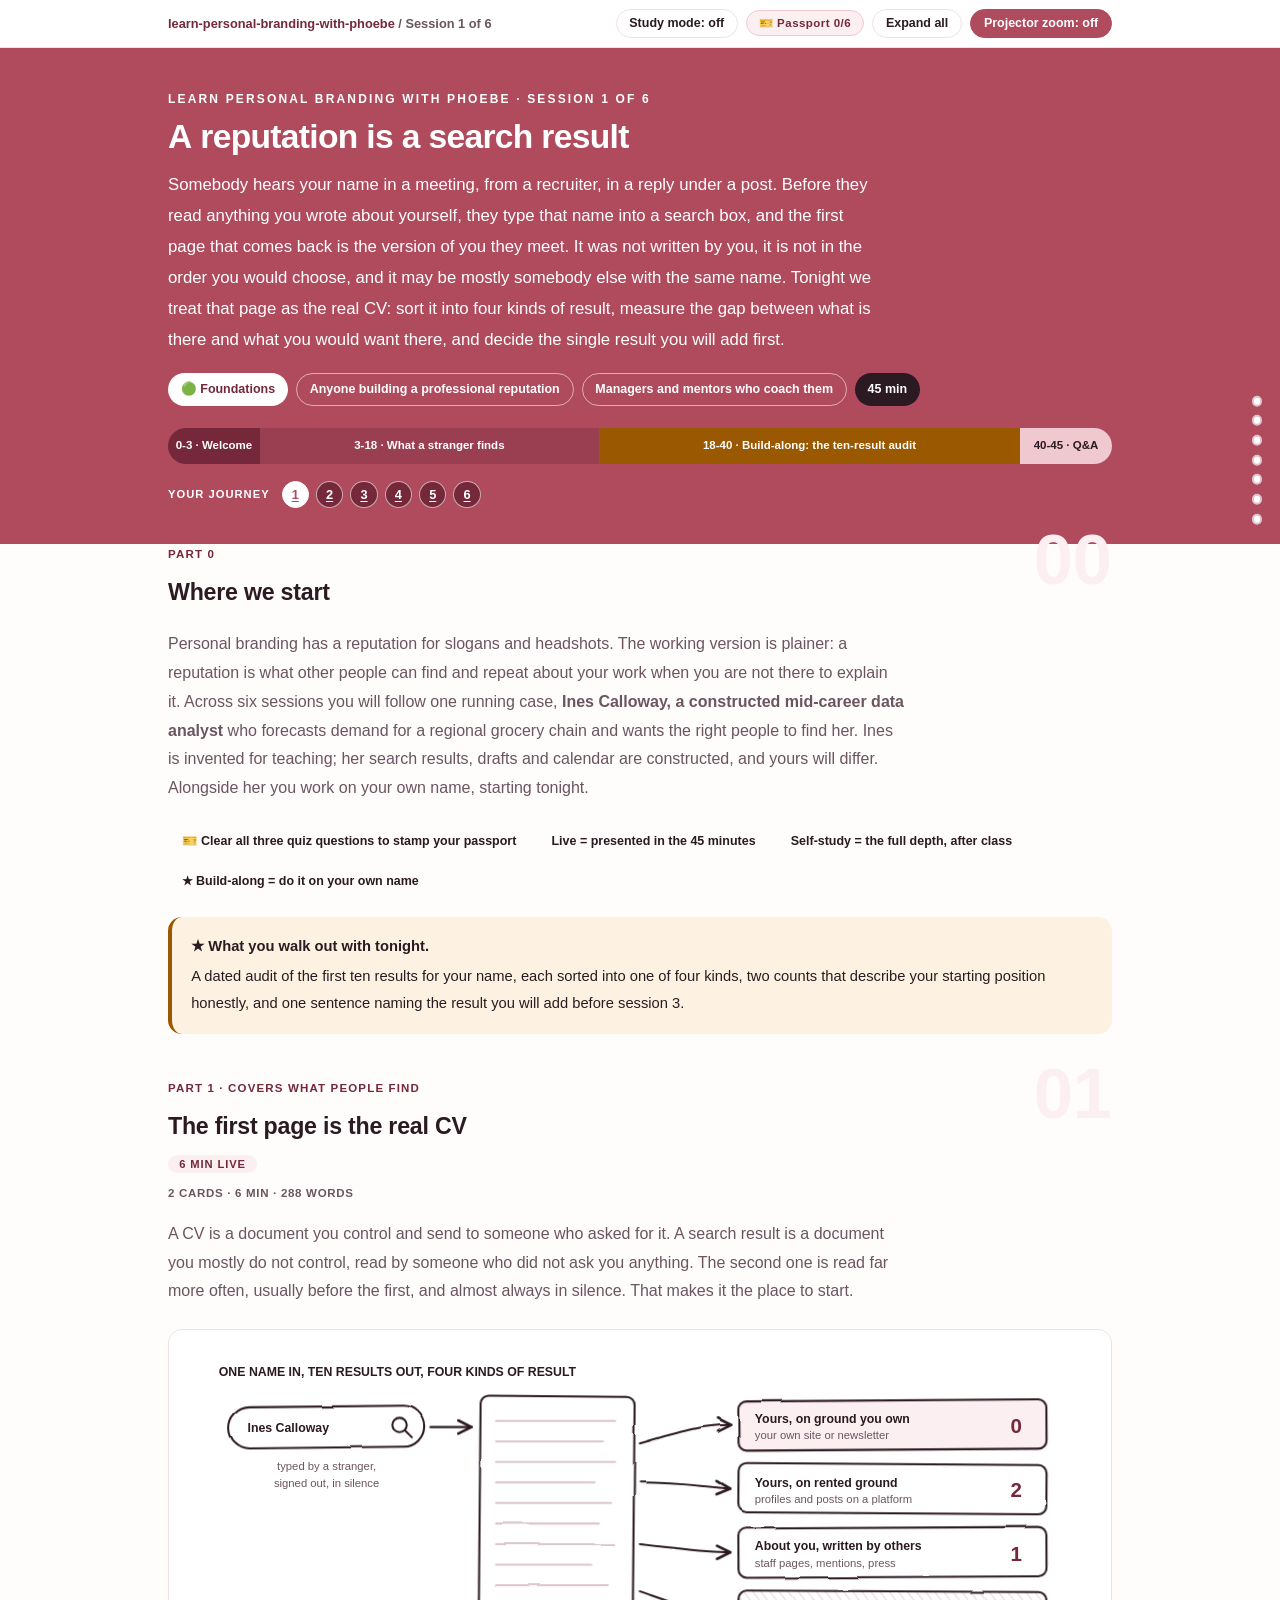
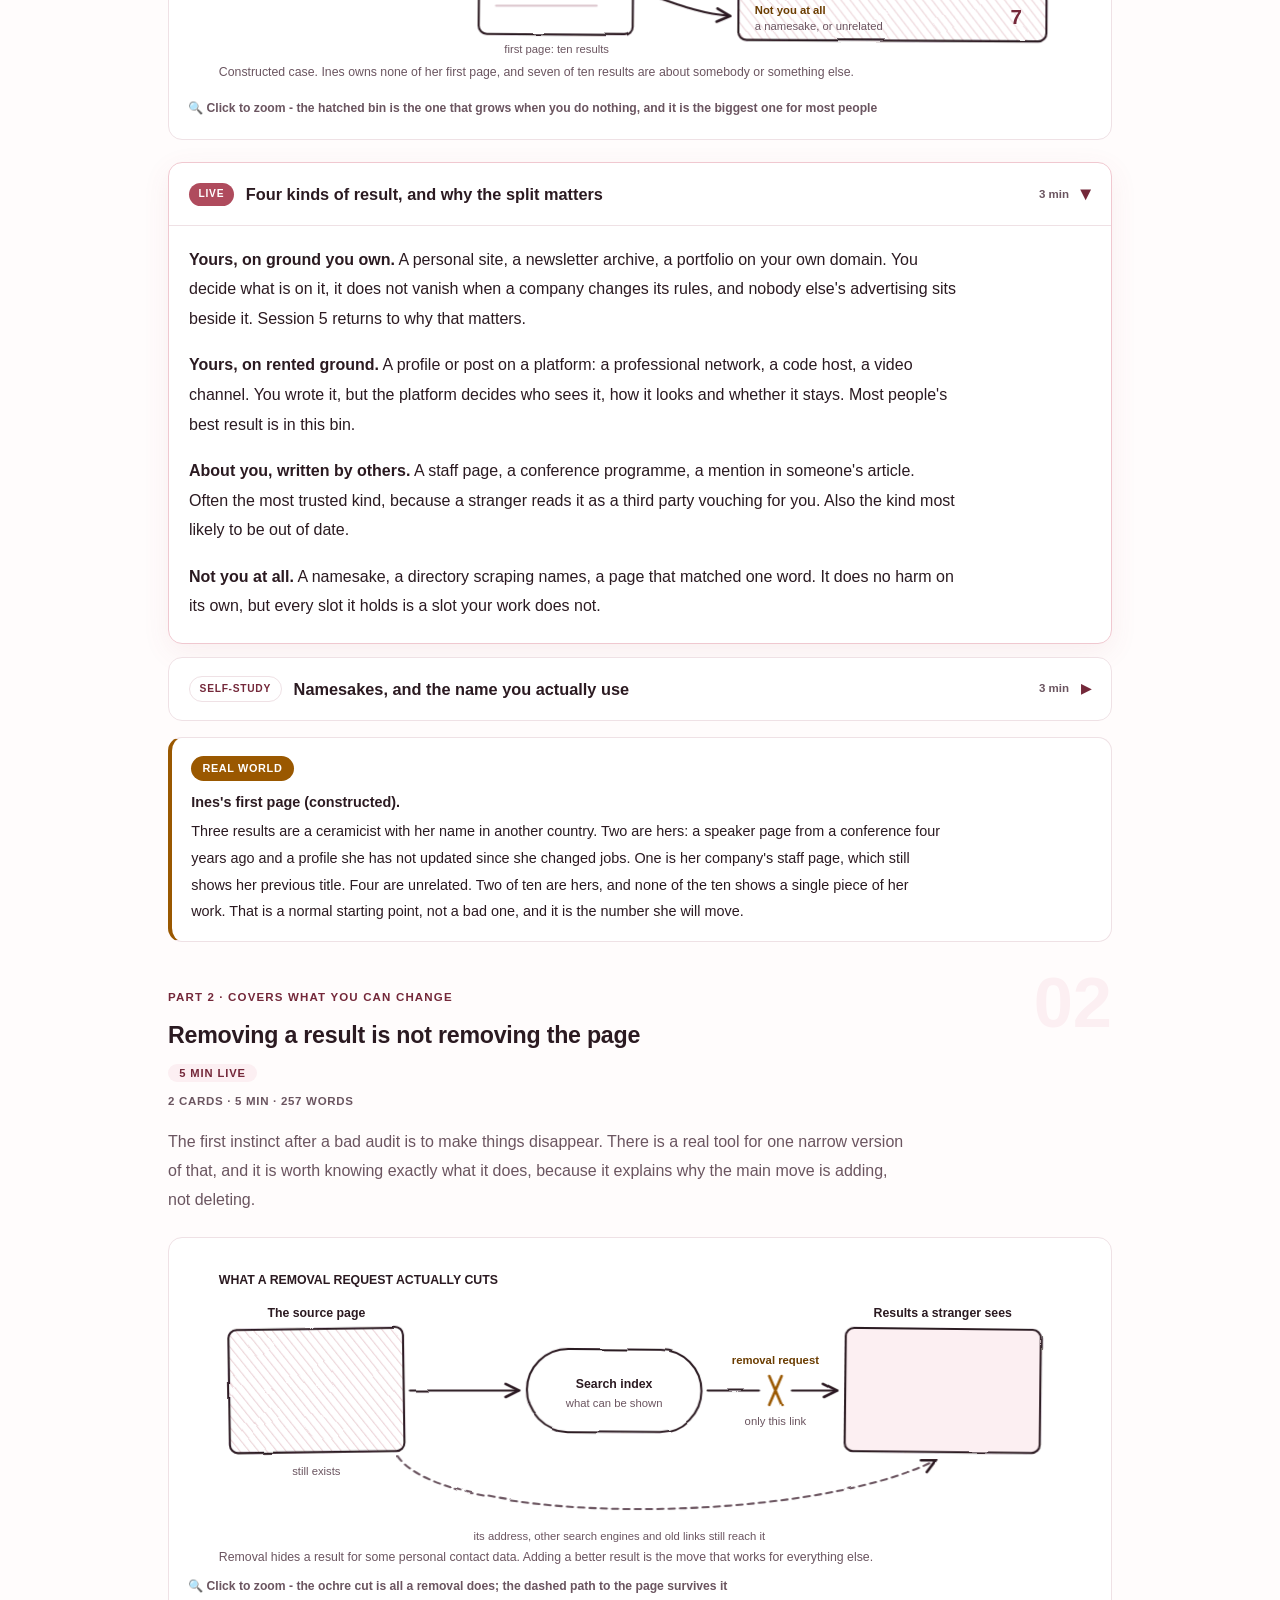
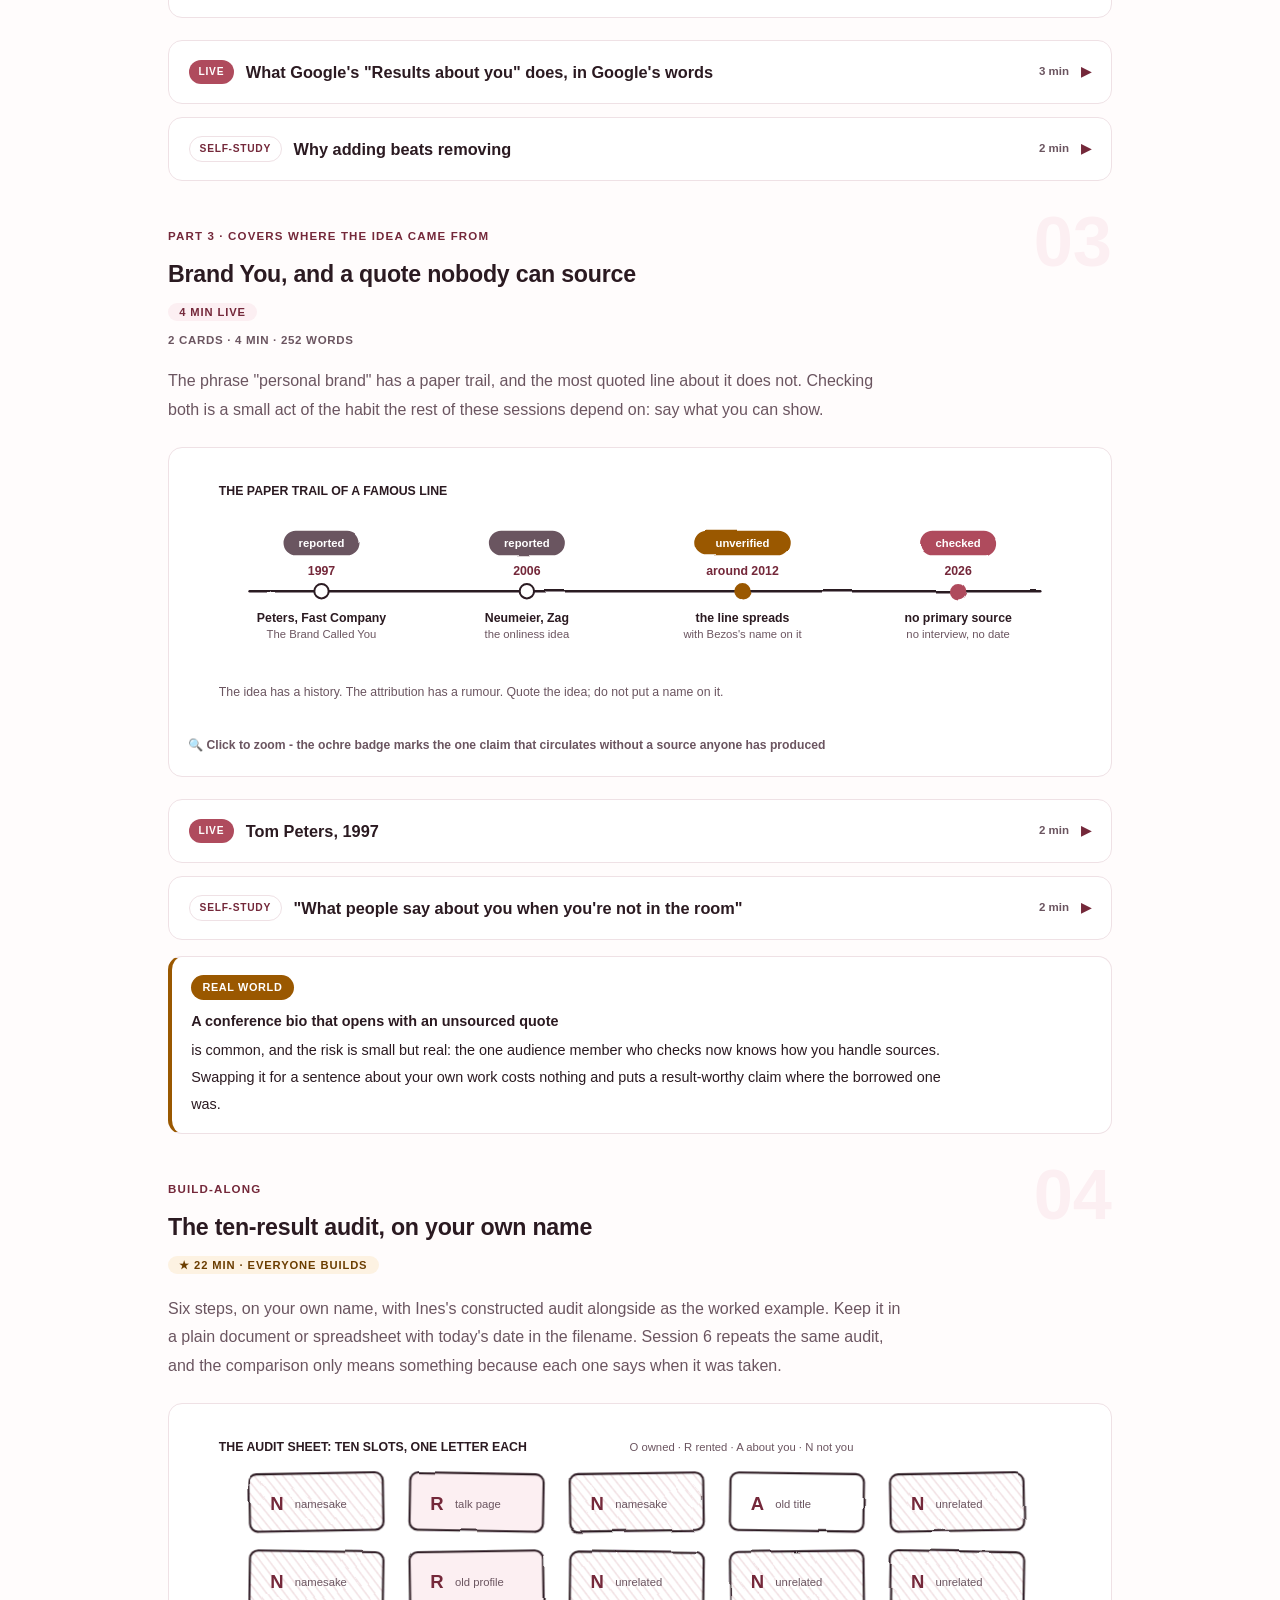
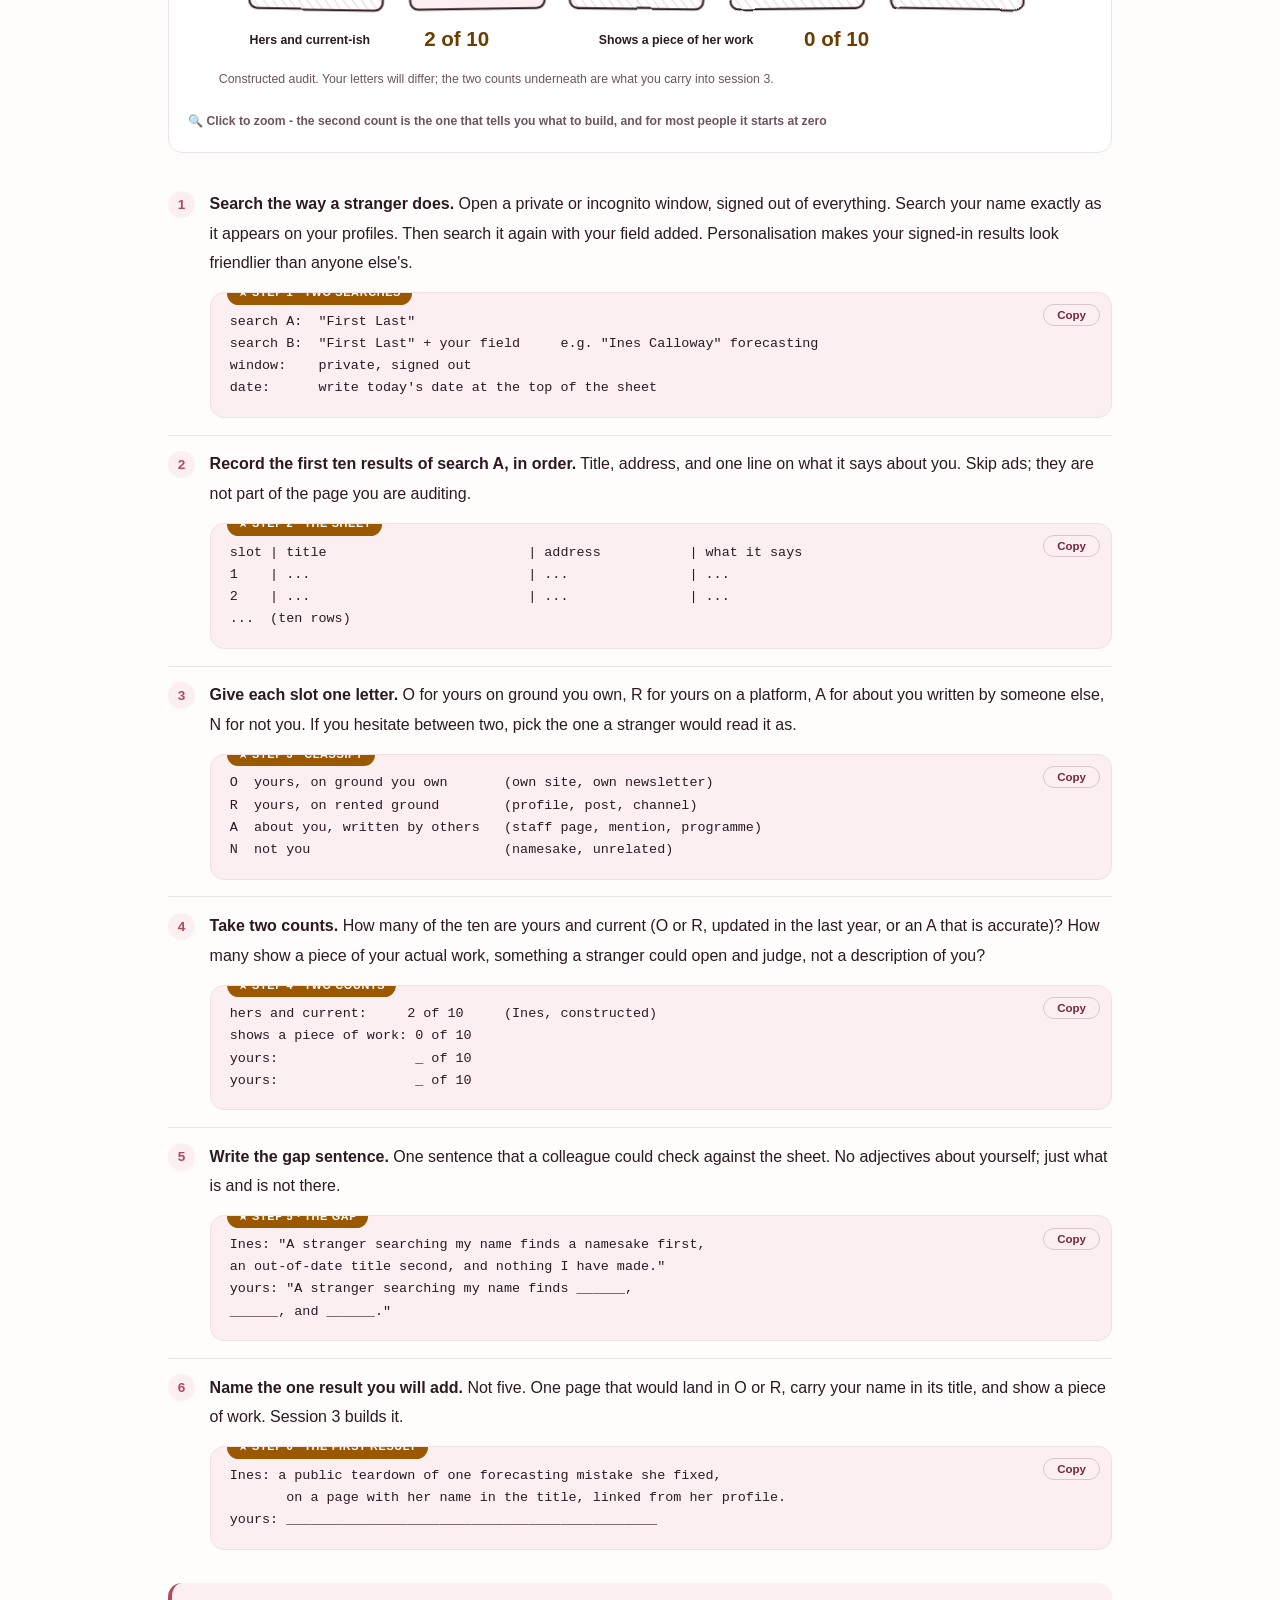
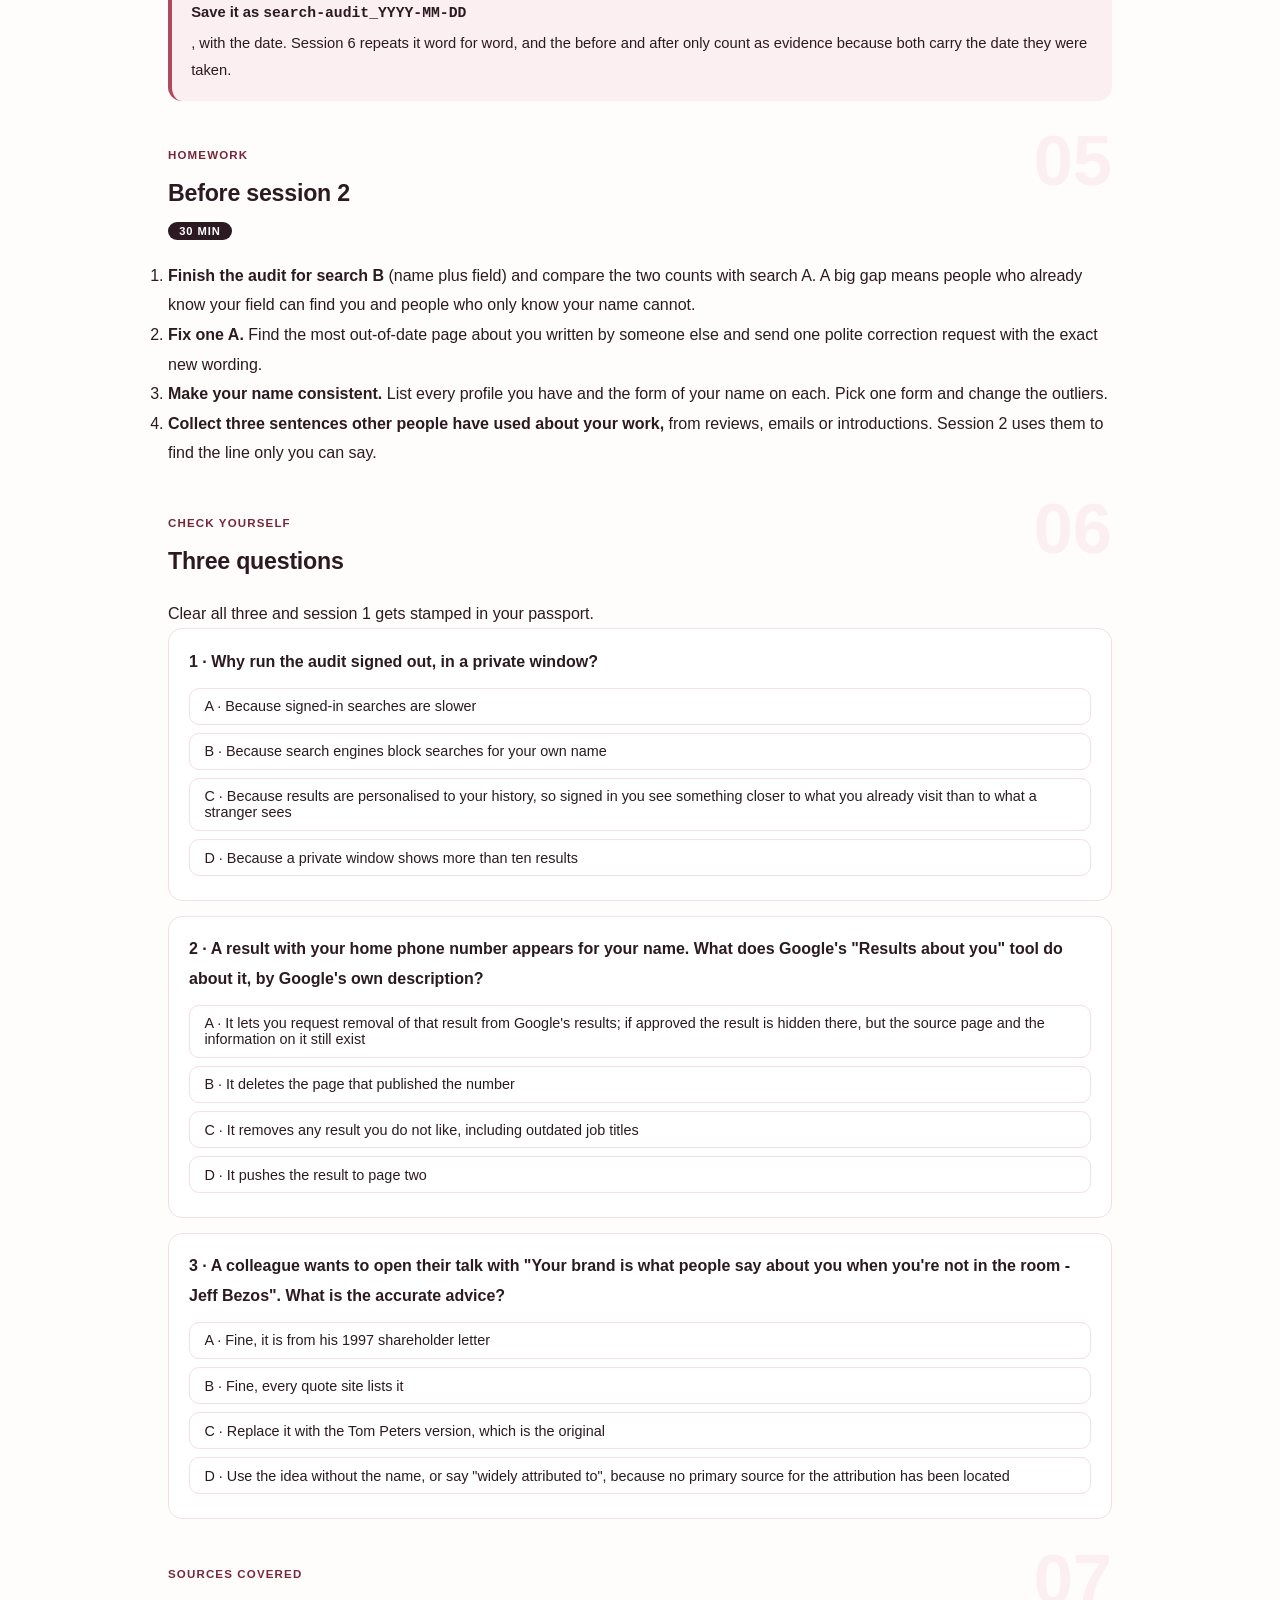
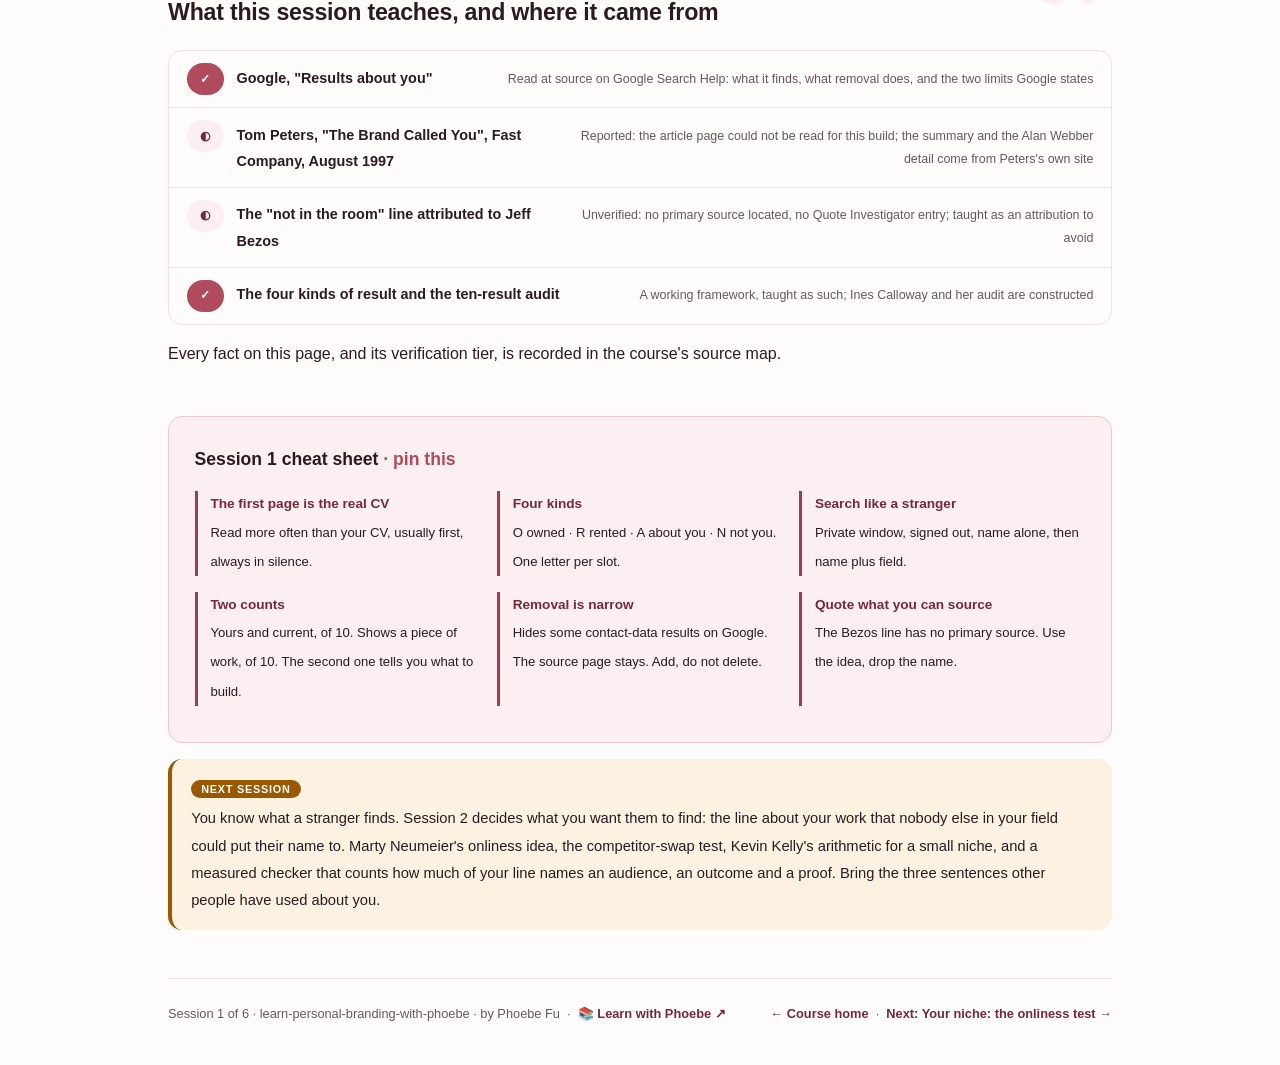
==== commit 6561da2a: "Light surfaces everywhere: lightbox, cheat panel, code boxes; contrast and phone-width fixes Every d" ====
--- a/courses/01-a-reputation-is-a-search-result.html
+++ b/courses/01-a-reputation-is-a-search-result.html
@@ -19,7 +19,7 @@
 <meta name="twitter:image" content="https://phoebefu6.github.io/learn-personal-branding-with-phoebe/assets/og-cover.png">
 <!-- social:end -->
 <title>Session 1 · A reputation is a search result - learn personal branding with phoebe</title>
-<link rel="stylesheet" href="../assets/style.css?v=3">
+<link rel="stylesheet" href="../assets/style.css?v=19">
 </head>
 <body>
 
@@ -520,6 +520,6 @@
 
 </main>
 
-<script src="../assets/app.js?v=1"></script>
+<script src="../assets/app.js?v=19"></script>
 </body>
 </html>
--- a/assets/style.css
+++ b/assets/style.css
@@ -19,7 +19,7 @@
   --amber-ink: #6B3D00;
   --amber-50: #FDF2E2;
   --paper: #FFFCFC;
-  --code-bg: #FBF1F3;
+  --code-bg: #FCEFF2;
   --code-ink: #2B1A21;
   --scrim-rgb: 255,250,251;
   --shadow-rgb: 175,75,93;
@@ -241,7 +241,7 @@
 .pill.light { background: var(--indigo-50); color: var(--indigo); }
 .pill.inkpill { background: var(--ink); color: #fff; }
 .pill.amber, .pill.peach { background: var(--amber); color: #fff; }
-.pill.bare { color: var(--faint); }
+.pill.bare { color: var(--muted); }
 
 /* ---------- 4D grid ---------- */
 .grid-2 { display: grid; grid-template-columns: repeat(auto-fit, minmax(15rem, 1fr)); gap: .8rem; margin: .5rem 0 1rem; }
@@ -270,10 +270,11 @@
 table.clean td:first-child { font-weight: 600; }
 
 /* ---------- prompt boxes ---------- */
-.prompt-box {
+.prompt-box{
   position: relative;
-  background: var(--code-bg);
-  color: var(--code-ink);
+  background: #FCEFF2;
+  border: 1px solid #EFE1E5;
+  color: #2B1A21;
   border-radius: var(--radius);
   padding: 1.1rem 1.2rem;
   margin: 1rem 0 1.2rem;
@@ -283,12 +284,12 @@
   white-space: pre-wrap;
   word-break: break-word;
 }
-.prompt-box .label {
+.prompt-box .label{
   position: absolute;
   top: -0.7rem;
   left: 1rem;
-  background: var(--indigo);
-  color: #fff;
+  background: #AF4B5D;
+  color: #FFFFFF;
   font-family: "Inter", -apple-system, sans-serif;
   font-size: .68rem;
   font-weight: 700;
@@ -299,7 +300,7 @@
 }
 .prompt-box.bad .label { background: var(--faint); color: var(--ink); }
 .prompt-box.good .label { background: var(--amber); color: #fff; }
-.copy-btn {
+.copy-btn{
   position: absolute;
   top: .7rem;
   right: .7rem;
@@ -409,7 +410,7 @@
   gap: .4rem;
 }
 
-.lightbox {
+.lightbox{
   position: fixed;
   inset: 0;
   z-index: 100;
@@ -421,8 +422,10 @@
   cursor: zoom-out;
 }
 .lightbox.open { display: flex; }
-.lightbox .inner {
+.lightbox .inner{
   background: #fff;
+  border: 1px solid #EFE1E5;
+  box-shadow: 0 10px 40px rgba(43,26,33,.14);
   border-radius: var(--radius);
   padding: 2rem;
   max-width: 94vw;
@@ -430,7 +433,7 @@
   overflow: auto;
 }
 .lightbox .inner svg, .lightbox .inner img { width: min(88vw, 70rem); height: auto; }
-.lightbox .close-hint {
+.lightbox .close-hint{
   position: fixed;
   top: 1rem; right: 1.4rem;
   color: var(--ink);
@@ -455,7 +458,7 @@
 .covered-row .note { margin-left: auto; color: var(--muted); font-size: .78rem; text-align: right; }
 
 /* ---------- cheat sheet footer ---------- */
-.cheat {
+.cheat{
   background: var(--indigo-50);
   color: var(--ink);
   border: 1px solid var(--indigo-soft);
@@ -1162,7 +1165,7 @@
   transition: all .18s ease;
 }
 .pp-stamp:hover { border-color: var(--indigo-soft); }
-.pp-stamp i { font-size: 1.3rem; font-style: normal; opacity: .7; color: var(--ink); }
+.pp-stamp i { font-size: 1.3rem; font-style: normal; opacity: 1; color: var(--ink); }
 .pp-stamp b { font: 800 0.7rem Inter, sans-serif; }
 .pp-stamp.got {
   border-style: solid; border-color: var(--indigo);
@@ -1323,3 +1326,33 @@
 .ps-hit.is-outcome { background: var(--indigo-50); color: var(--indigo-deep); }
 .ps-hit.is-audience { background: var(--indigo-deep); color: #fff; }
 .ps-lists { margin-top: 10px; }
+
+/* layout-patch-3: phone-width overflow (2026-10-10) */
+.sql-bar { flex-wrap: wrap; }
+@media (max-width: 480px) {
+  .covered-row { flex-wrap: wrap; }
+  .covered-row .note { margin-left: 0; text-align: left; flex-basis: 100%; }
+  details.card summary { flex-wrap: wrap; }
+  details.card summary .mini { white-space: normal; }
+  .wk, .sqlbox, .prompt-box, pre { max-width: 100%; overflow-x: auto; }
+  .mono, code, strong, .note { overflow-wrap: anywhere; }
+  select, input[type=range], label { max-width: 100%; }
+  canvas, svg, img { max-width: 100%; height: auto; }
+  .tree-kids, .tree-node-wrap, .tree-node, .rb-night, .al-row, .gd-field, .tl-row, .sl-row { max-width: 100%; overflow-x: auto; }
+  .tl-cols, .sl-cols, .bb-cols, .ev-cols, [class$="-cols"] { grid-template-columns: 1fr !important; display: grid; }
+  .tl-cols > *, .sl-cols > *, [class$="-cols"] > * { min-width: 0; max-width: 100%; }
+  .mono { white-space: normal; }
+  .er-w, .bb-lab, .tl-lev, .sl-lev { max-width: 100%; white-space: normal; }
+}
+/* contrast-patch-2b */
+.cheat a { color: var(--indigo-deep, var(--ink)); }
+.chip.audience { background: transparent; border-color: rgba(255,255,255,.55); }
+.masthead a, .masthead .sub a { color: #fff; text-decoration: underline; text-underline-offset: 2px; }
+.prompt-box b, .prompt-box strong { color: var(--indigo-deep, var(--ink)); }
+.prompt-box span, .prompt-box em, .prompt-box i { color: inherit; }
+.pp-stamp i { color: var(--ink); }
+/* contrast-patch-2 */
+.klabel, .section-kicker .klabel, details.card summary .caret, .crumb a, .toolbar .crumb a, .pagenav a, .pagefoot a, footer.pagefoot a, .pagefoot p a, .cnum, .course-card .cnum, .pill.light, .covered-row .status.light, .paths a, .tag.concept, .chip.level, .quiz-score, .mmd-launch, .mode.self, .legend .pill.light { color: var(--indigo-deep); }
+.chip.audience { background: transparent; border-color: rgba(255,255,255,.55); }
+.journey a { background: var(--indigo-deep); border-color: rgba(255,255,255,.6); }
+.skip-link { background: var(--indigo-deep); }
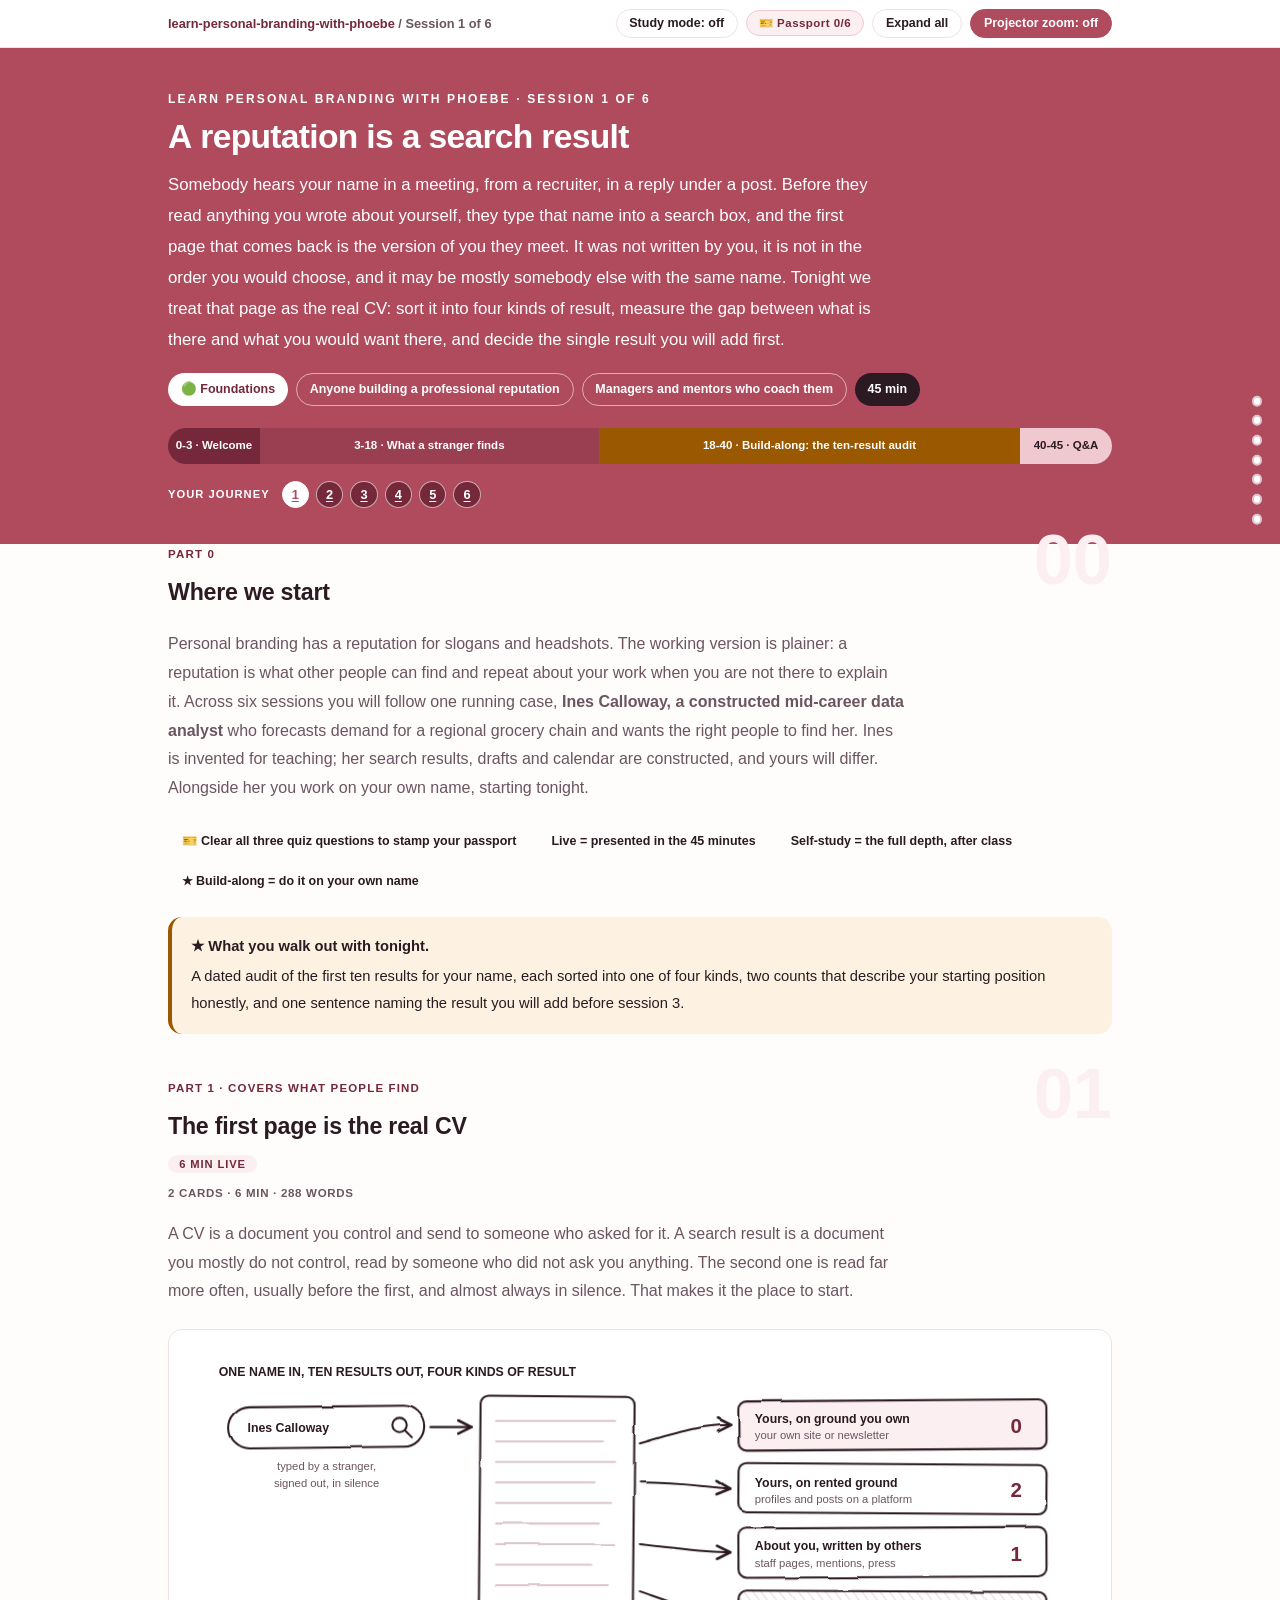
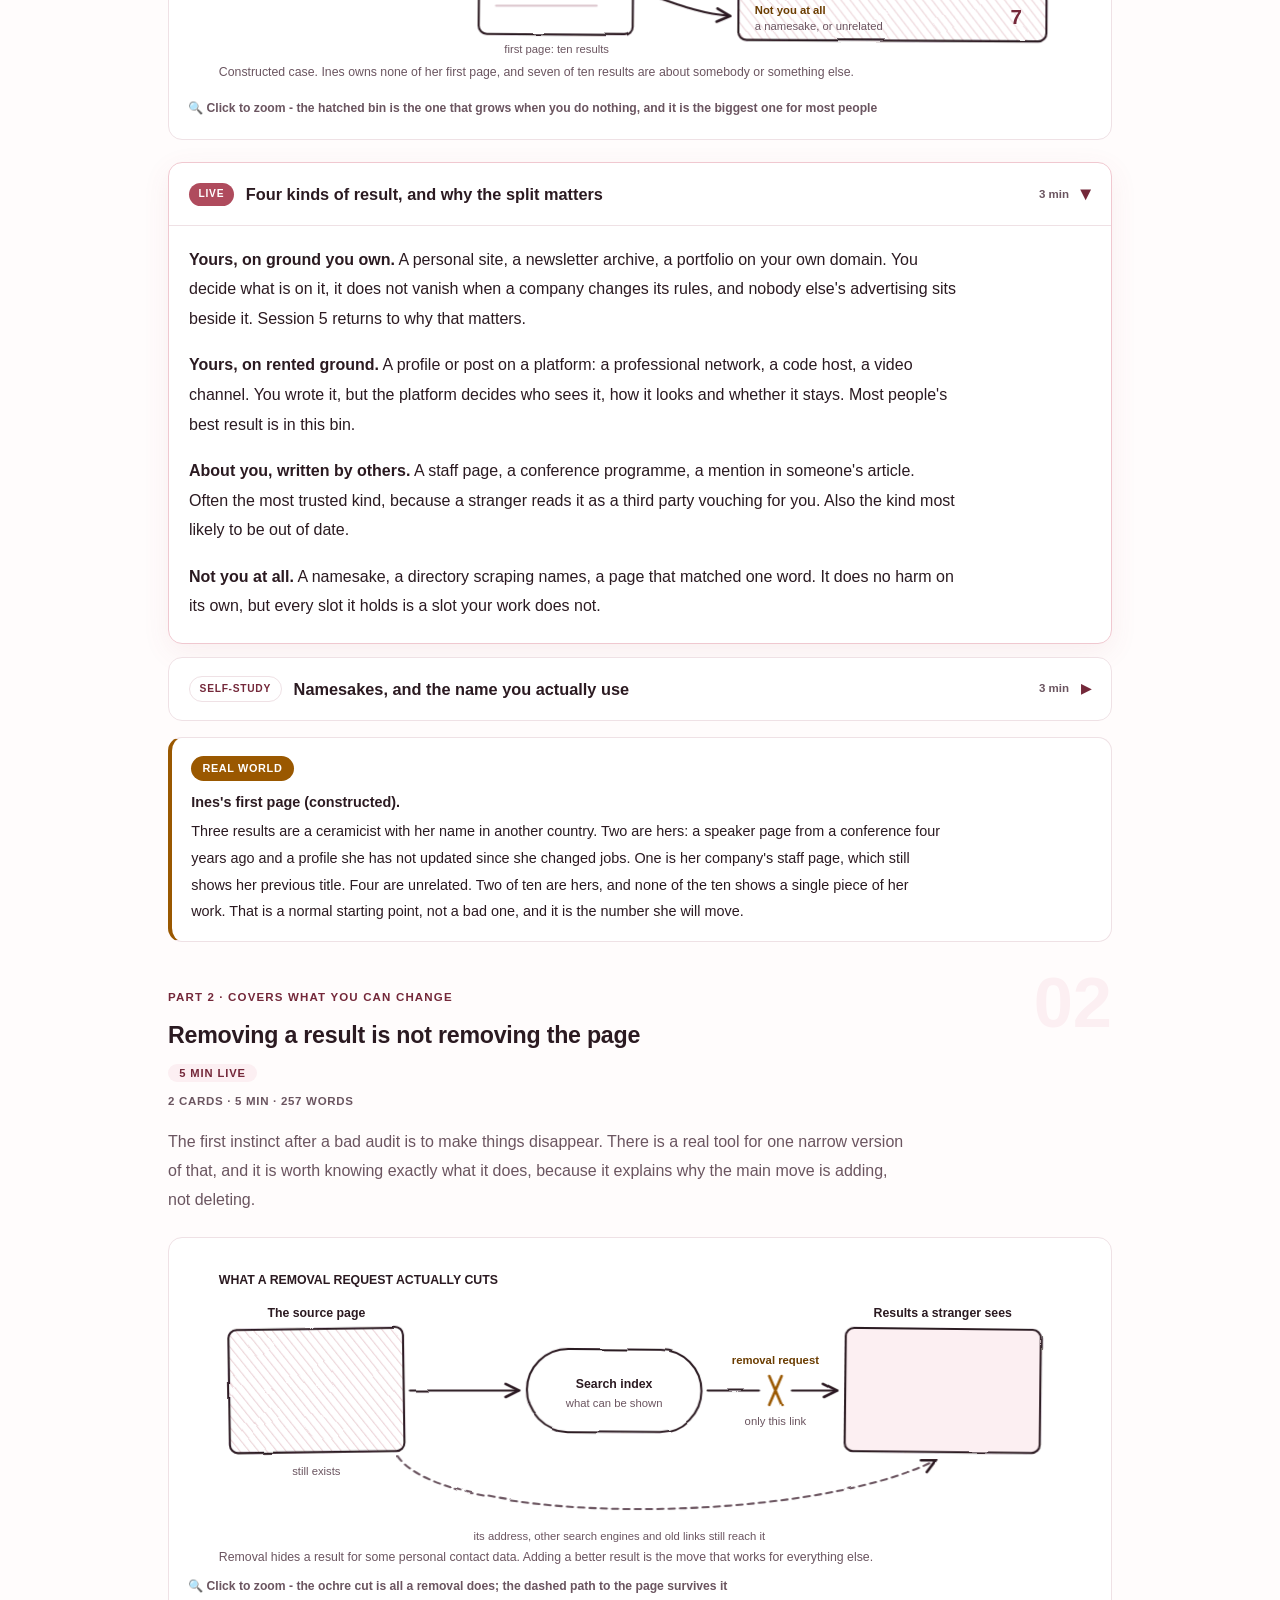
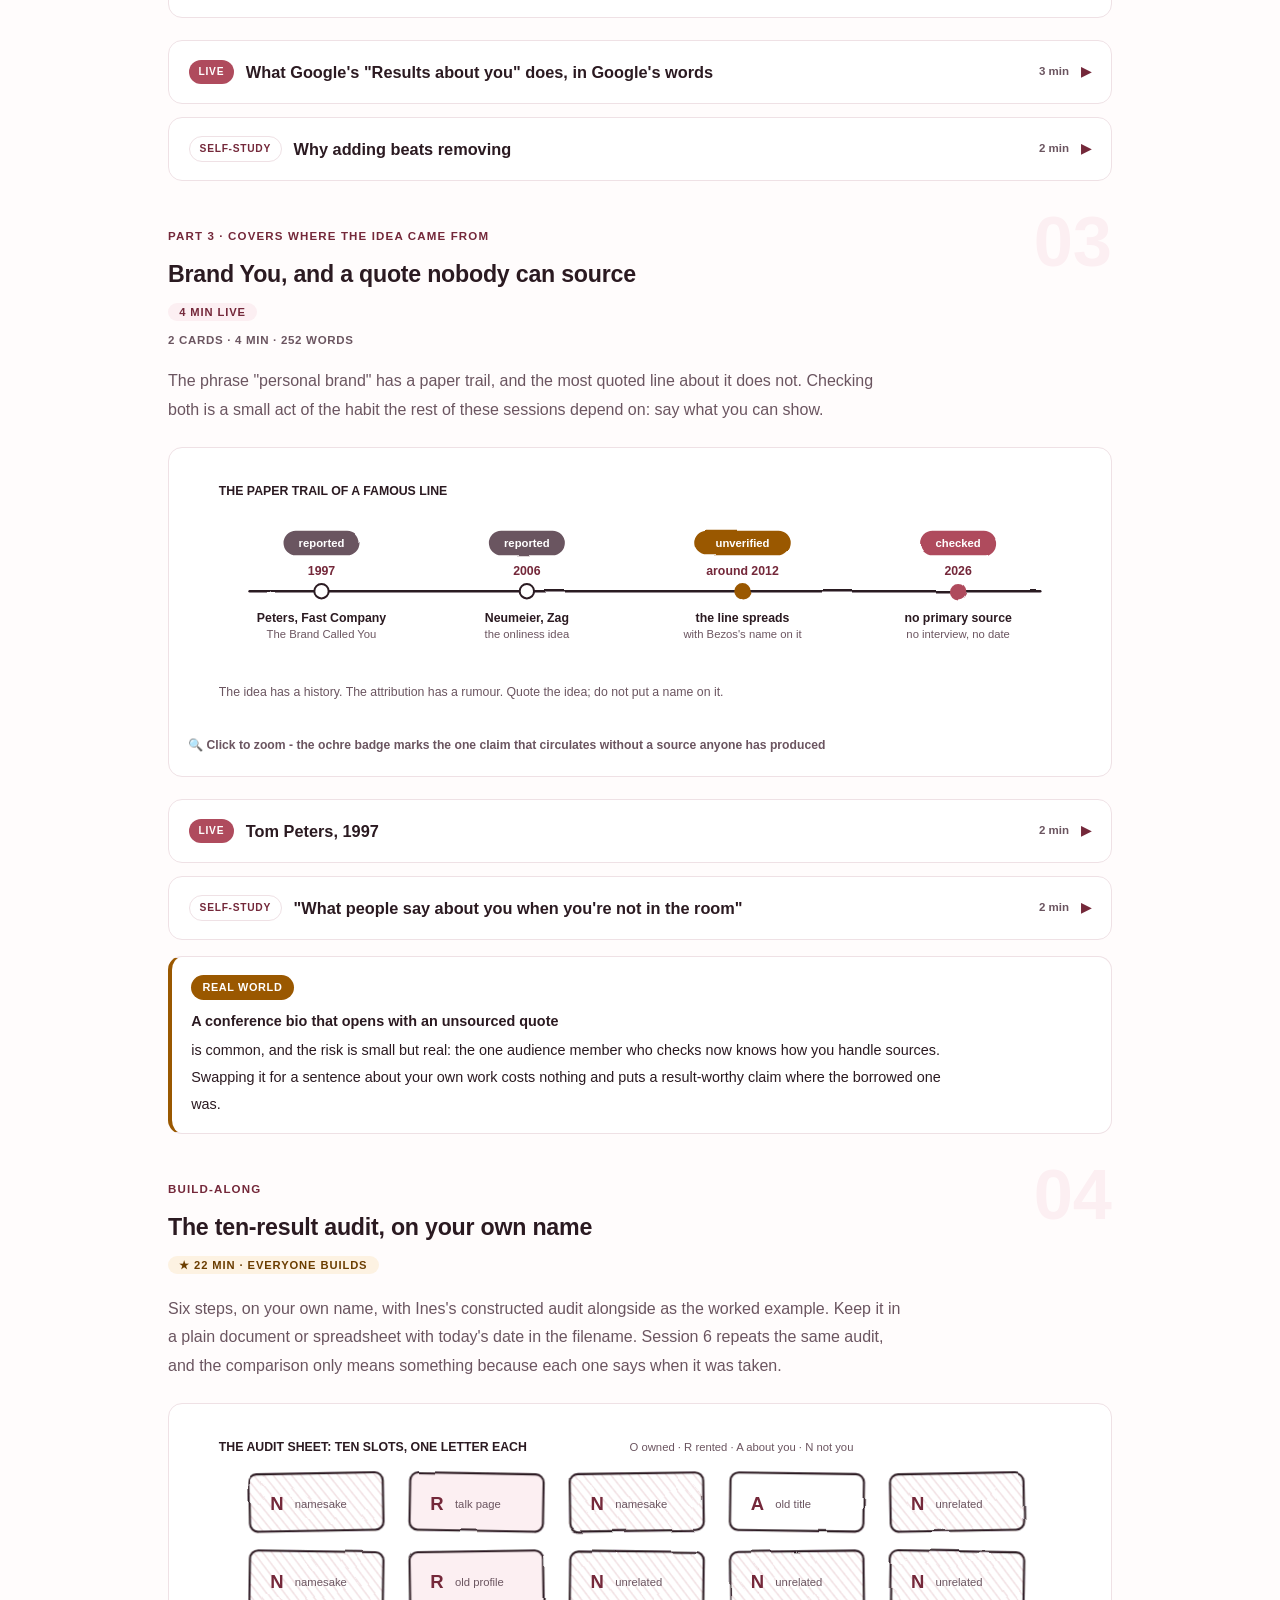
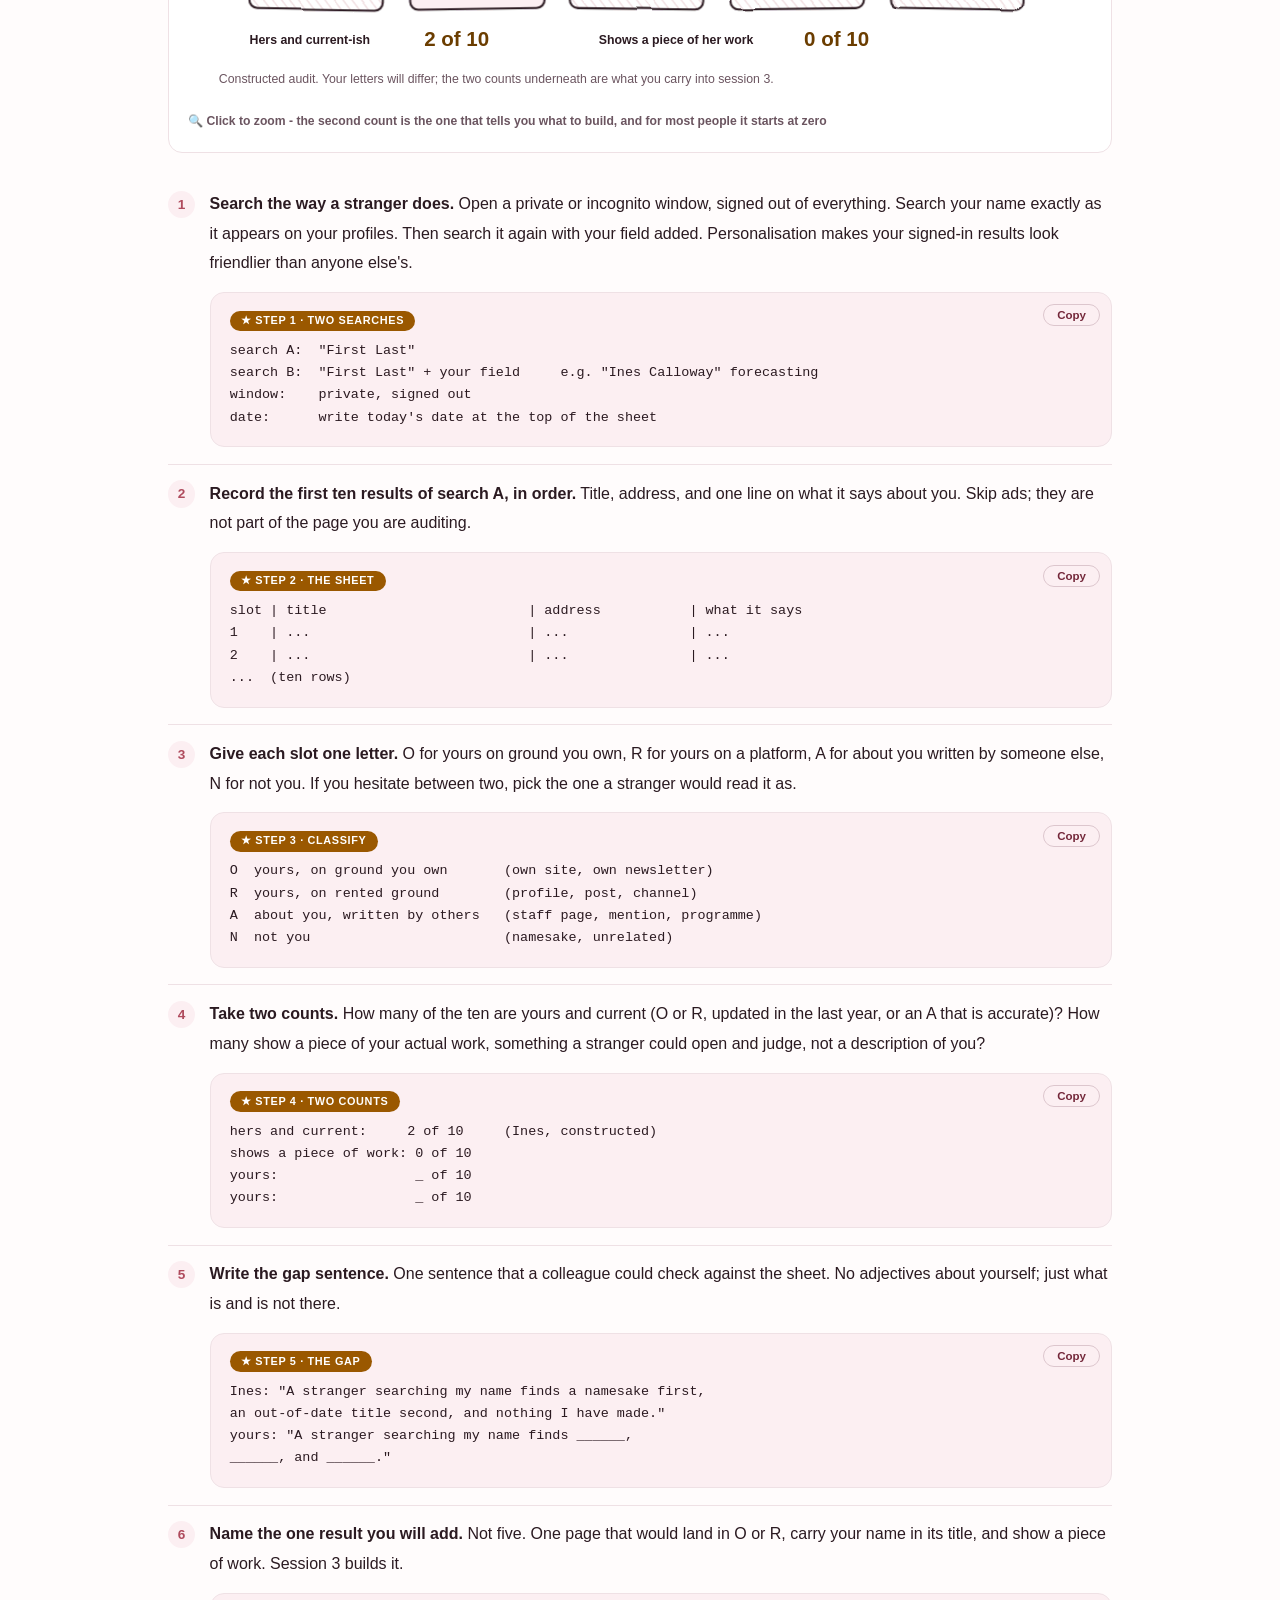
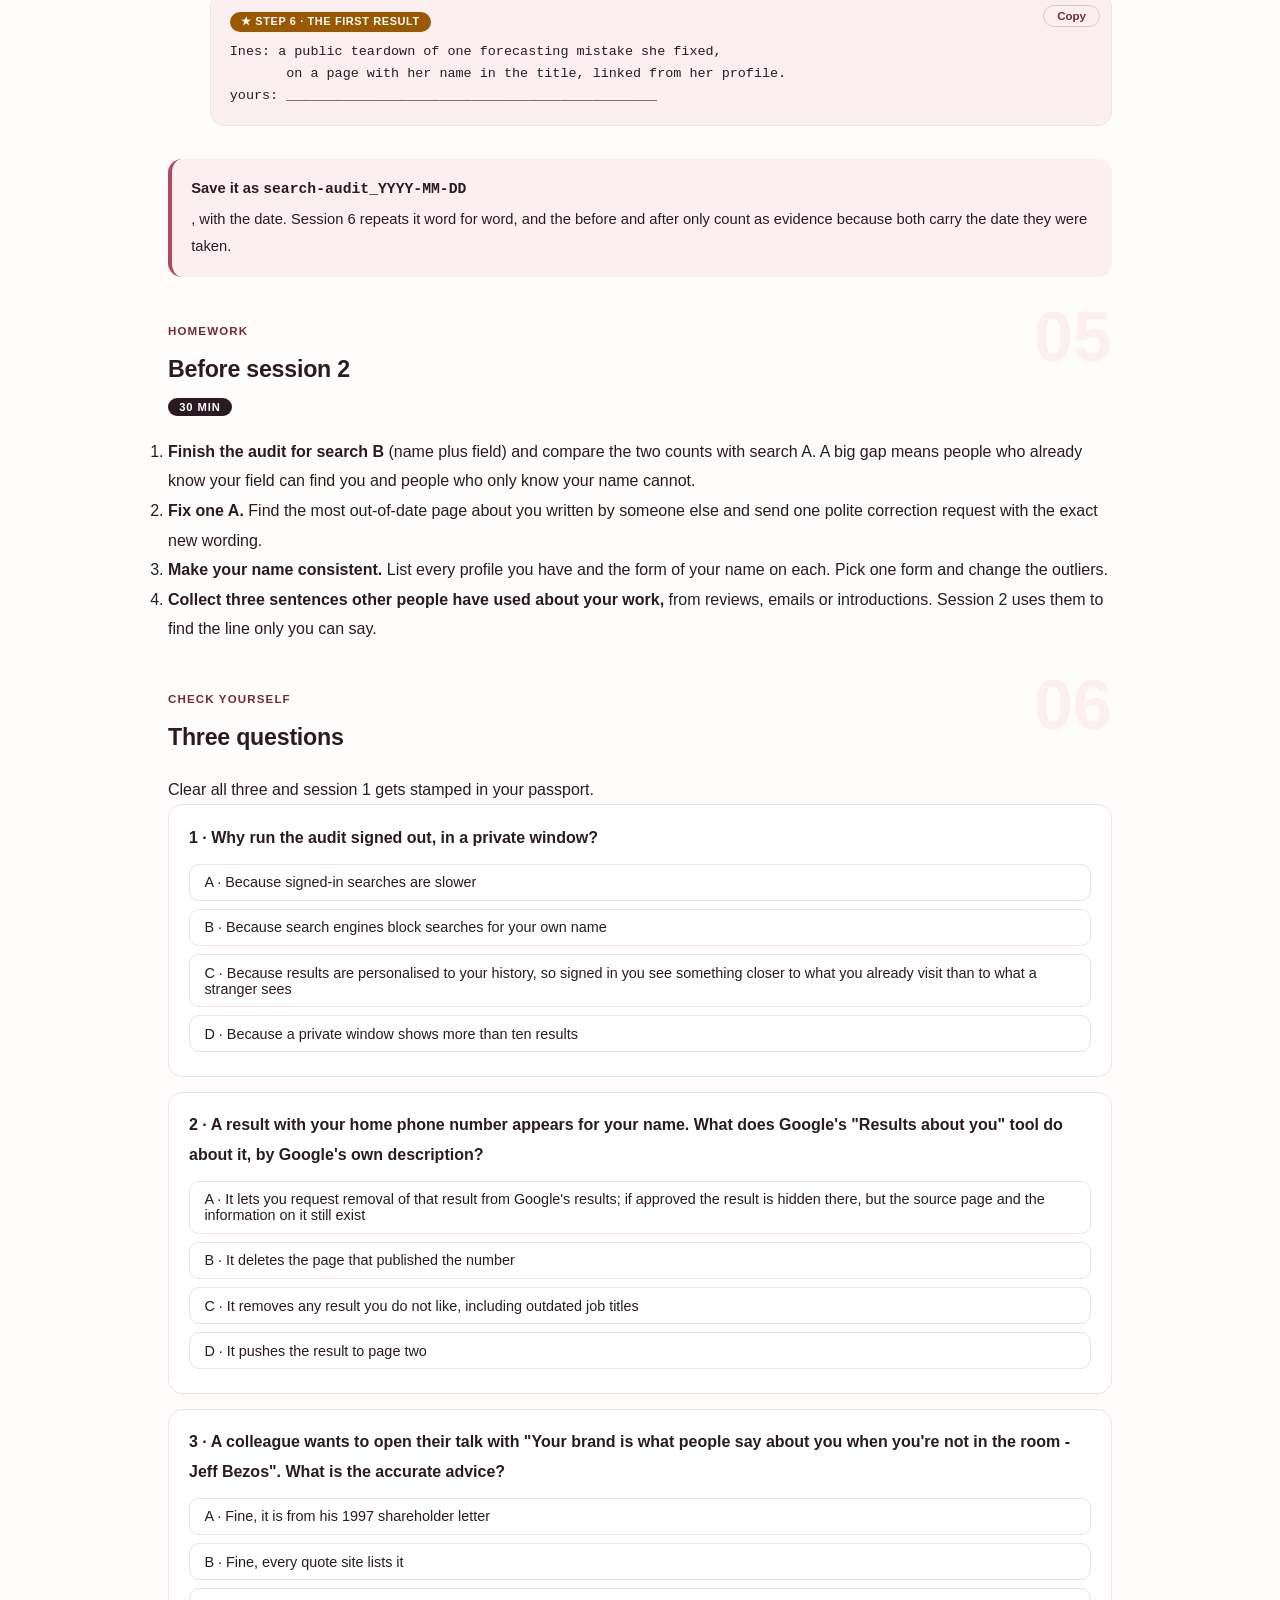
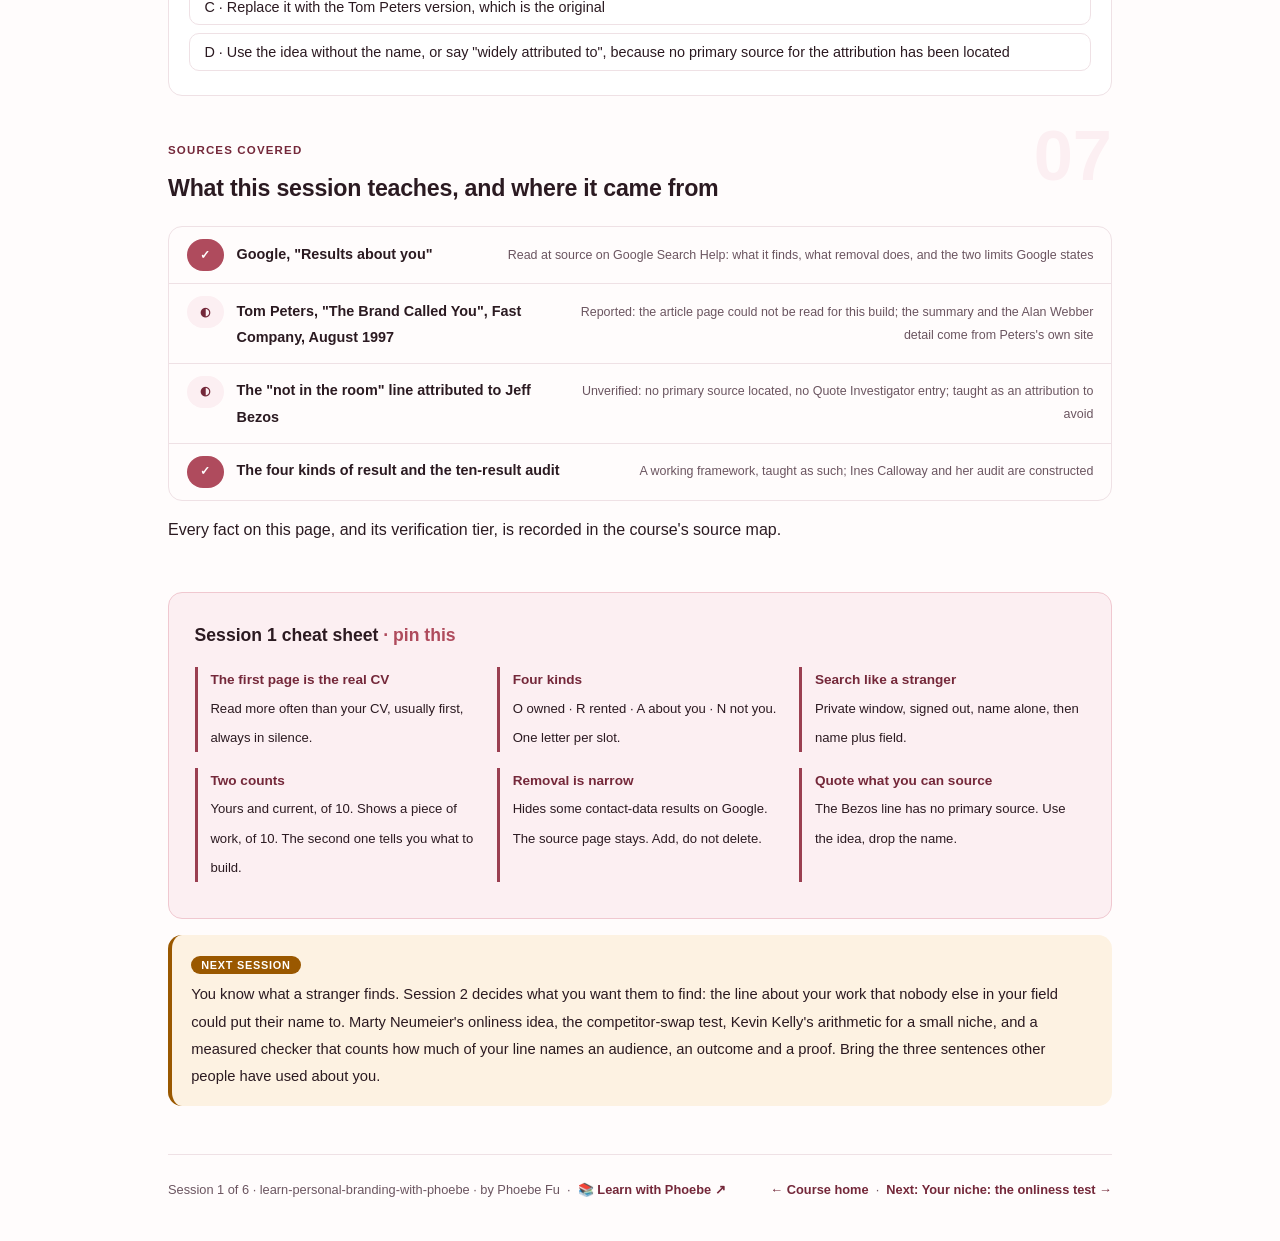
==== commit 558292f5: "Prompt-box label inside the box: overflow no longer cuts it in half The label hung 0.7rem above the " ====
--- a/courses/01-a-reputation-is-a-search-result.html
+++ b/courses/01-a-reputation-is-a-search-result.html
@@ -19,7 +19,7 @@
 <meta name="twitter:image" content="https://phoebefu6.github.io/learn-personal-branding-with-phoebe/assets/og-cover.png">
 <!-- social:end -->
 <title>Session 1 · A reputation is a search result - learn personal branding with phoebe</title>
-<link rel="stylesheet" href="../assets/style.css?v=19">
+<link rel="stylesheet" href="../assets/style.css?v=20">
 </head>
 <body>
 
--- a/assets/style.css
+++ b/assets/style.css
@@ -1356,3 +1356,8 @@
 .chip.audience { background: transparent; border-color: rgba(255,255,255,.55); }
 .journey a { background: var(--indigo-deep); border-color: rgba(255,255,255,.6); }
 .skip-link { background: var(--indigo-deep); }
+
+/* Prompt-box label sits inside the box (2026-10-12). Hanging it 0.7rem above the edge let any
+   overflow:auto parent cut it in half; in normal flow nothing can clip it. The right margin
+   keeps it clear of the Copy button; long labels wrap instead of running under it. */
+.prompt-box > .label{ position: static; display: table; margin: 0 5.2rem .55rem 0; white-space: normal; line-height: 1.45; }
